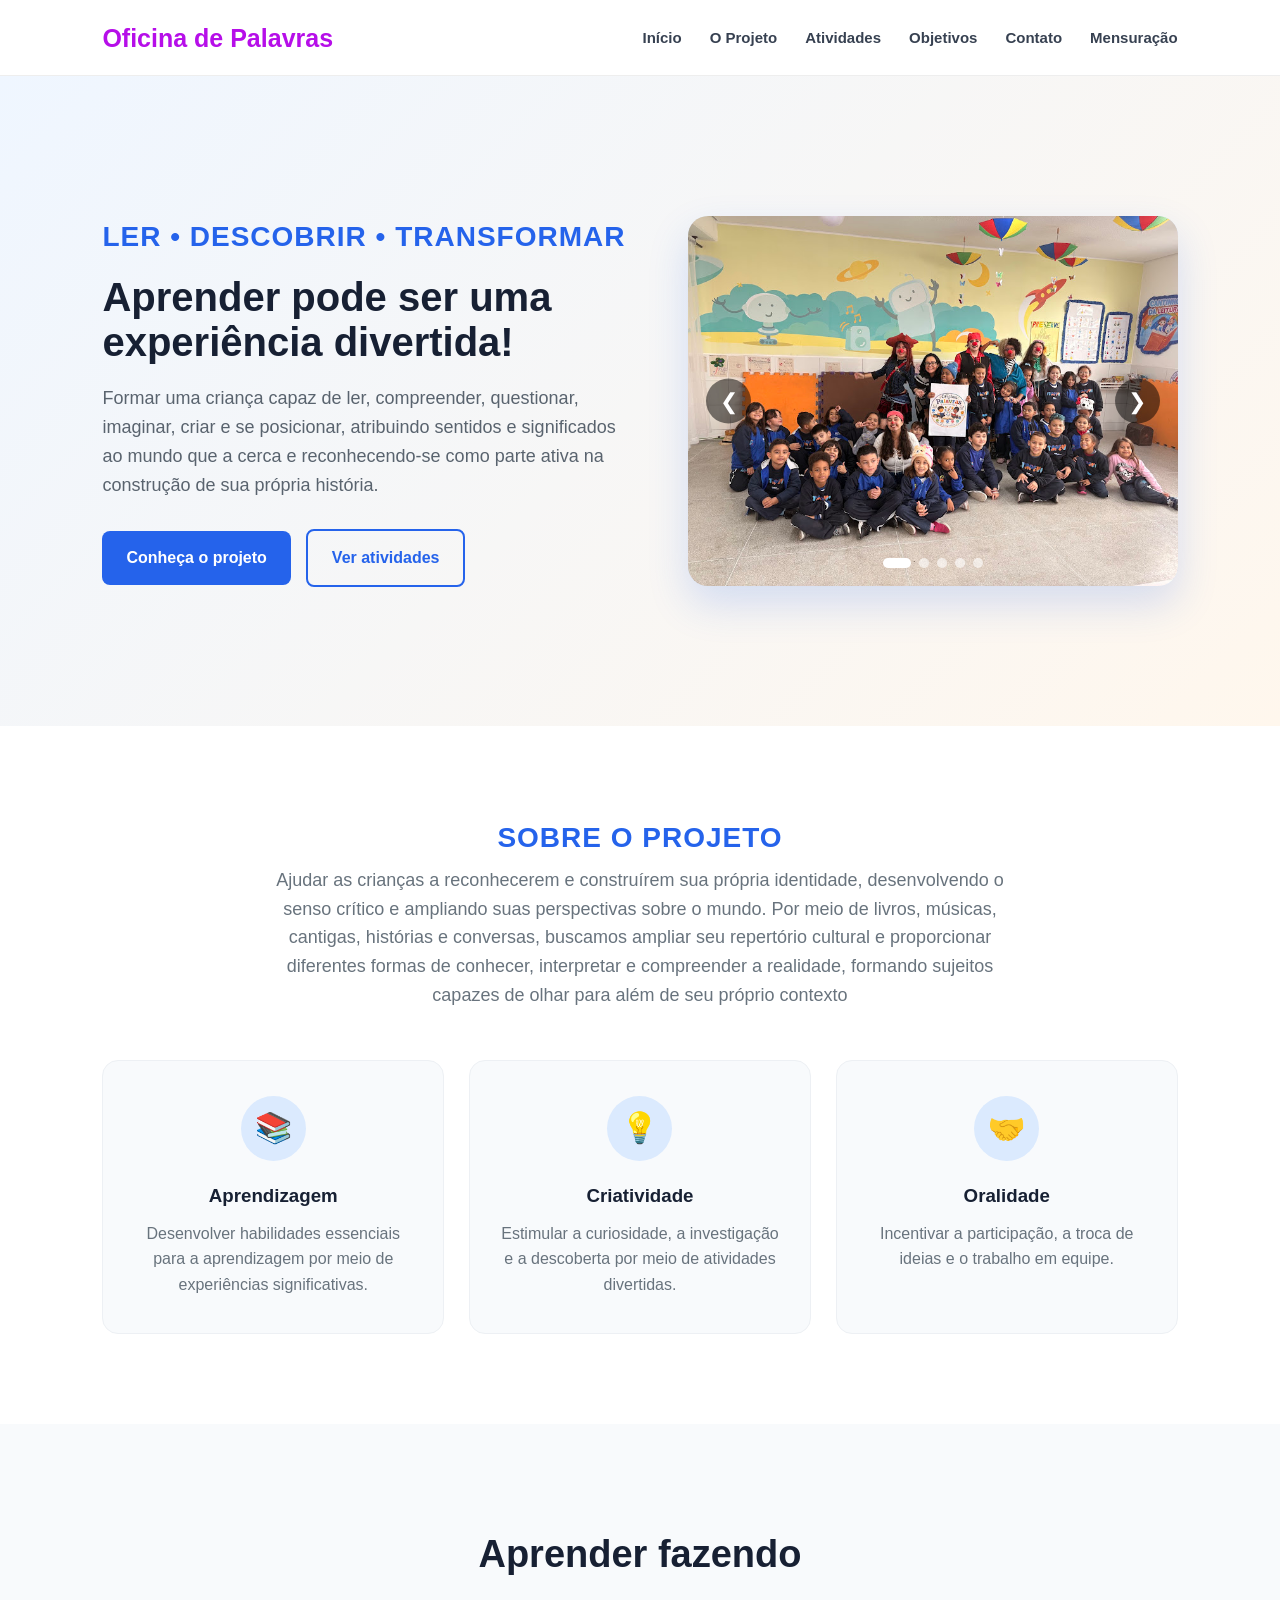
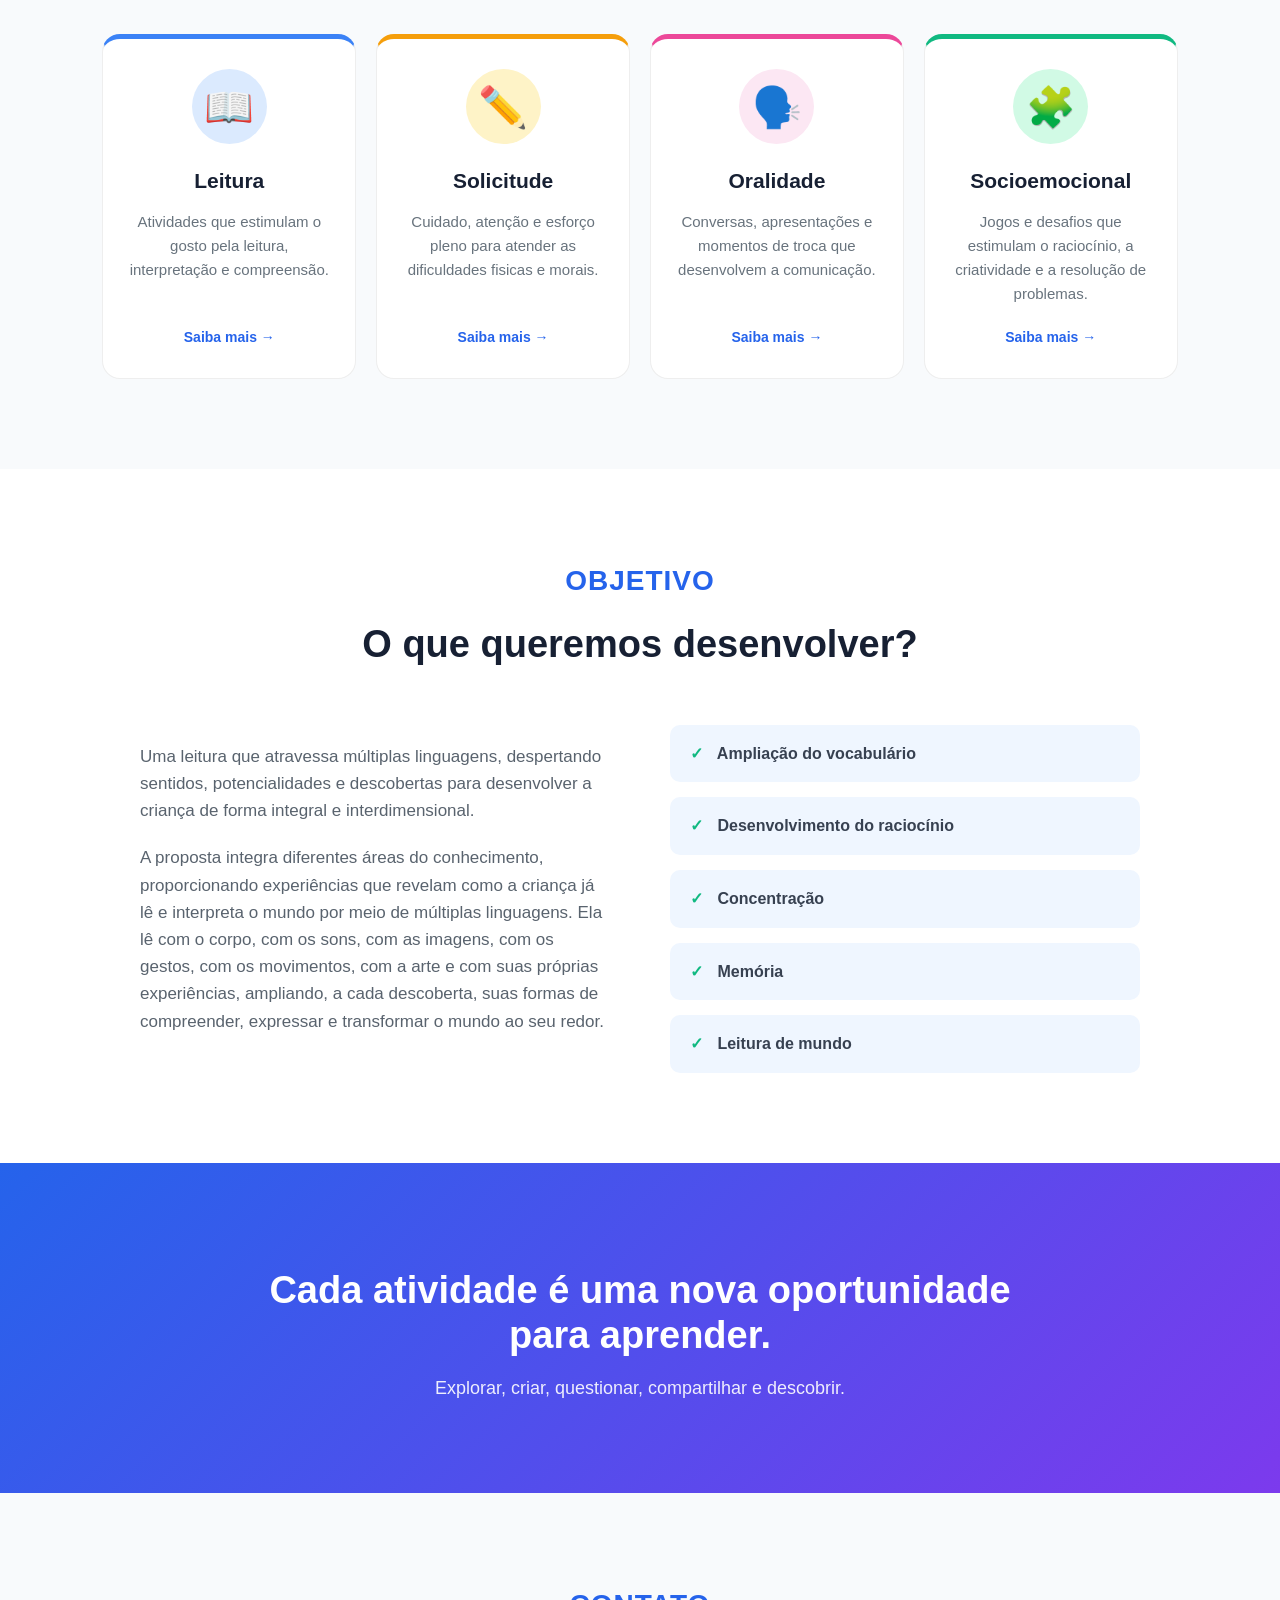
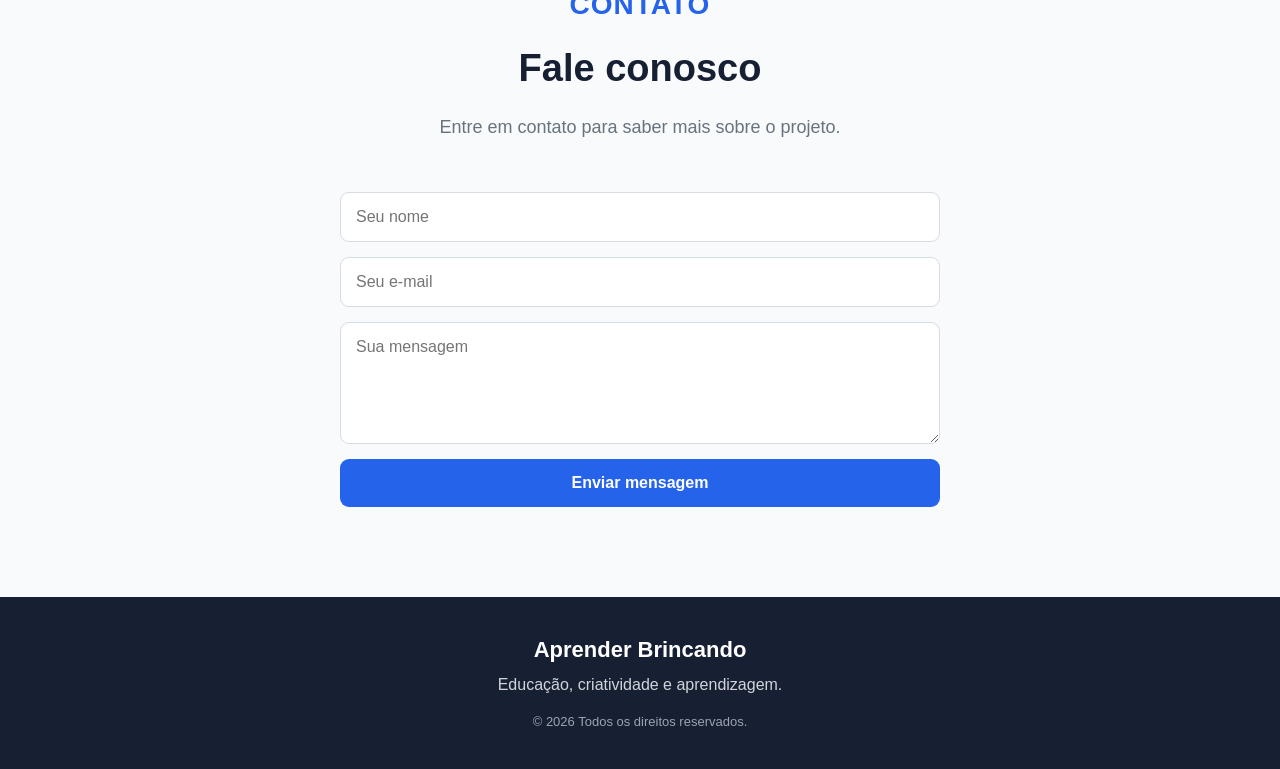
==== index.html @ f82bef9f "Add files via upload" ====
<!DOCTYPE html>
<html lang="pt-BR">
<head>
    <meta charset="UTF-8">
    <meta name="viewport" content="width=device-width, initial-scale=1.0">
    <title>Roda de leitura</title>
    <link rel="stylesheet" href="style.css">
</head>

<body>

<header class="header">

    <div class="logo">
             Oficina de Palavras
    </div>

<nav class="nav">
    <a href="site.html#inicio">Início</a>
    <a href="site.html#projeto">O Projeto</a>
    <a href="site.html#atividades">Atividades</a>
    <a href="site.html#objetivos">Objetivos</a>
    <a href="site.html#contato">Contato</a>
    <a href="mensuracao.html" target="_blank">Mensuração</a>
     
</nav>


</header>

<main>

<section class="hero" id="inicio">

    <div class="hero-text">

        <span class="tag">
            LER • DESCOBRIR • TRANSFORMAR
        </span>

        <h1>
            Aprender pode ser uma experiência divertida!
        </h1>

        <p>
            Formar uma criança capaz de ler, compreender, questionar, imaginar, criar e se posicionar, atribuindo 
            sentidos e significados ao mundo que a cerca e reconhecendo-se como parte ativa na construção de sua própria
             história.
        </p>

        <div class="hero-buttons">

            <a href="#projeto" class="btn">
                Conheça o projeto
            </a>

            <a href="#atividades" class="btn btn-outline">
                Ver atividades
            </a>

        </div>

    </div>

    <div class="carousel">

        <div class="slide active">
            <img src="fotos/imagem 1.jpg" alt="Crianças participando de uma atividade">
        </div>

        <div class="slide">
            <img src="fotos/imagem 2.jpg" alt="Crianças realizando atividade">
        </div>

        <div class="slide">
            <img src="fotos/imagem 3.jpg" alt="Crianças aprendendo">
        </div>

        <div class="slide">
            <img src="fotos/imagem 4.jpg" alt="Atividade educativa">
        </div>

        <div class="slide">
            <img src="fotos/imagem 5.jpg" alt="Crianças em atividade">
        </div>

        <button class="carousel-button prev" onclick="mudarSlide(-1)">
            &#10094;
        </button>

        <button class="carousel-button next" onclick="mudarSlide(1)">
            &#10095;
        </button>

        <div class="indicators">

            <span class="indicator active" onclick="irParaSlide(0)"></span>
            <span class="indicator" onclick="irParaSlide(1)"></span>
            <span class="indicator" onclick="irParaSlide(2)"></span>
            <span class="indicator" onclick="irParaSlide(3)"></span>
            <span class="indicator" onclick="irParaSlide(4)"></span>

        </div>

    </div>

</section>

<section class="section project" id="projeto">

    <div class="section-title">

        <span class="small-title">
            SOBRE O PROJETO
        </span>

        <p>
        Ajudar as crianças a reconhecerem e construírem sua própria identidade, desenvolvendo o senso crítico e 
        ampliando suas perspectivas sobre o mundo. Por meio de livros, músicas, cantigas, histórias e conversas, 
        buscamos ampliar seu repertório cultural e proporcionar diferentes formas de conhecer, interpretar e compreender 
        a realidade, formando sujeitos capazes de olhar para além de seu próprio contexto
        </p>

    </div>

    <div class="project-content">

        <div class="info-box">
            <div class="icon">📚</div>

            <h3>
                Aprendizagem
            </h3>

            <p>
                Desenvolver habilidades essenciais para a aprendizagem
                por meio de experiências significativas.
            </p>
        </div>

        <div class="info-box">
            <div class="icon">💡</div>

            <h3>
                Criatividade
            </h3>

            <p>
                Estimular a curiosidade, a investigação e a descoberta
                por meio de atividades divertidas.
            </p>
        </div>

        <div class="info-box">
            <div class="icon">🤝</div>

            <h3>
                Oralidade
            </h3>

            <p>
                Incentivar a participação, a troca de ideias e
                o trabalho em equipe.
            </p>
        </div>

    </div>

</section>

<section class="section activities" id="atividades">

    <div class="section-title">

       

        <h2>
            Aprender fazendo
        </h2>


    </div>

    <div class="cards">

        <a href="leitura.html" class="card blue">

            <div class="card-icon">📖</div>

            <h3>
                Leitura
            </h3>

            <p>
                Atividades que estimulam o gosto pela leitura,
                interpretação e compreensão.
            </p>

            <span class="card-link">
                Saiba mais →
            </span>

        </a>

        <a href="escrita.html" class="card yellow">

            <div class="card-icon">✏️</div>

            <h3>
                Solicitude
            </h3>

            <p>
               Cuidado, atenção e esforço pleno para atender as dificuldades
               fisicas e morais.
            </p>

            <span class="card-link">
                Saiba mais →
            </span>

        </a>

        <a href="oralidade.html" class="card pink">

            <div class="card-icon">🗣️</div>

            <h3>
                Oralidade
            </h3>

            <p>
                Conversas, apresentações e momentos de troca
                que desenvolvem a comunicação.
            </p>

            <span class="card-link">
                Saiba mais →
            </span>

        </a>

        <a href="pensamento-logico.html" class="card green">

            <div class="card-icon">🧩</div>

            <h3>
                Socioemocional
            </h3>

            <p>
                Jogos e desafios que estimulam o raciocínio,
                a criatividade e a resolução de problemas.
            </p>

            <span class="card-link">
                Saiba mais →
            </span>

        </a>

    </div>

</section>

<section class="section objectives" id="objetivos">

    <div class="section-title">

        <span class="small-title">
            OBJETIVO
        </span>

        <h2>
            O que queremos desenvolver?
        </h2>

    </div>

    <div class="objective-content">

        <div class="objective-text">

            <p>
                Uma leitura que atravessa múltiplas linguagens, despertando sentidos, 
                potencialidades e descobertas para desenvolver a criança de forma integral e interdimensional.
            </p>

            <p>
                A proposta integra diferentes áreas do conhecimento, proporcionando experiências que revelam como
                 a criança já lê e interpreta o mundo por meio de múltiplas linguagens. Ela lê com o corpo, com os sons, 
                com as imagens, com os gestos, com os movimentos, com a arte e com suas próprias experiências, 
                ampliando, a cada descoberta, suas formas de compreender, expressar e transformar o mundo ao seu redor.
            </p>

        </div>

        <div class="objective-list">

            <div>
                <span>✓</span>
                Ampliação do vocabulário
            </div>

            <div>
                <span>✓</span>
                Desenvolvimento do raciocínio
            </div>

            <div>
                <span>✓</span>
                Concentração
            </div>

            <div>
                <span>✓</span>
                Memória
            </div>

            <div>
                <span>✓</span>
                Leitura de mundo
            </div>

        </div>

    </div>

</section>

<section class="highlight">

    <div>

        <h2>
            Cada atividade é uma nova oportunidade para aprender.
        </h2>

        <p>
            Explorar, criar, questionar, compartilhar e descobrir.
        </p>

    </div>

</section>

<section class="section contact" id="contato">

    <div class="section-title">

        <span class="small-title">
            CONTATO
        </span>

        <h2>
            Fale conosco
        </h2>

        <p>
            Entre em contato para saber mais sobre o projeto.
        </p>

    </div>

    <form>

        <input type="text" placeholder="Seu nome" required>

        <input type="email" placeholder="Seu e-mail" required>

        <textarea rows="5" placeholder="Sua mensagem" required></textarea>

        <button type="submit">
            Enviar mensagem
        </button>

    </form>

</section>

</main>

<footer class="footer">

    <div class="footer-logo">
        Aprender Brincando
    </div>

    <p>
        Educação, criatividade e aprendizagem.
    </p>

    <span>
        © 2026 Todos os direitos reservados.
    </span>

</footer>

<script src="script.js"></script>

</body>
</html>
---- style.css ----
* {
    margin: 0;
    padding: 0;
    box-sizing: border-box;
}

html {
    scroll-behavior: smooth;
}

h1 {
    font-size: 40px !important;
}

.tag {
    white-space: nowrap;
    
}

body {
    font-family: Arial, Helvetica, sans-serif;
    color: #263238;
    background: #ffffff;
    line-height: 1.6;
}

.header {
    width: 100%;
    min-height: 76px;
    padding: 0 8%;
    display: flex;
    align-items: center;
    justify-content: space-between;
    background: #ffffff;
    position: sticky;
    top: 0;
    z-index: 1000;
    border-bottom: 1px solid #eeeeee;
}

.logo {
    font-size: 25px;
    font-weight: 800;
    color: #b60ee9;
}

.nav {
    display: flex;
    align-items: center;
    gap: 28px;
}

.nav a {
    color: #374151;
    text-decoration: none;
    font-size: 15px;
    font-weight: 600;
    transition: 0.3s;
}

.nav a:hover {
    color: #e310f7;
}

.hero {
    min-height: 650px;
    padding: 70px 8%;
    display: flex;
    align-items: center;
    justify-content: space-between;
    gap: 70px;
    background: linear-gradient(135deg, #eff6ff, #fff7ed);
}

.hero-text {
    width: 48%;
    max-width: 570px;
}

.tag,
.small-title {
    color: #2563eb;
    font-size: 28px;
    font-weight: 800;
    letter-spacing: 1px;
    
    
}

.section-title p {
    margin-top: 5px;
    font-size: 18px !important;
    line-height: 1.6;
}

.hero-text h1 {
    margin: 15px 0 20px;
    color: #172033;
    font-size: 50px;
    line-height: 1.12;
}

.hero-text p {
    margin-bottom: 30px;
    color: #59636e;
    font-size: 18px;
}

.hero-buttons {
    display: flex;
    align-items: center;
    gap: 15px;
}

.btn {
    display: inline-block;
    padding: 14px 24px;
    border-radius: 8px;
    background: #2563eb;
    color: #ffffff;
    text-decoration: none;
    font-weight: 700;
    transition: 0.3s;
}

.btn:hover {
    background: #1d4ed8;
    transform: translateY(-2px);
}

.btn-outline {
    background: transparent;
    color: #2563eb;
    border: 2px solid #2563eb;
}

.btn-outline:hover {
    background: #2563eb;
    color: #ffffff;
}

.carousel {
    position: relative;
    width: 52%;
    max-width: 600px;
    height: 370px;
    overflow: hidden;
    border-radius: 20px;
    background: #dbeafe;
    box-shadow: 0 18px 40px rgba(37, 99, 235, 0.18);
}

.slide {
    position: absolute;
    inset: 0;
    width: 100%;
    height: 100%;
    opacity: 0;
    visibility: hidden;
    pointer-events: none;
    transition: opacity 0.5s ease;
}

.slide.active {
    opacity: 1;
    visibility: visible;
    pointer-events: auto;
    z-index: 2;
}

.slide img {
    width: 100%;
    height: 100%;
    display: block;
    object-fit: cover;
}

.carousel-button,
.inner-button {
    position: absolute;
    top: 50%;
    z-index: 10;
    display: flex;
    align-items: center;
    justify-content: center;
    width: 45px;
    height: 45px;
    padding: 0;
    border: none;
    border-radius: 50%;
    transform: translateY(-50%);
    background: rgba(0, 0, 0, 0.5);
    color: #ffffff;
    font-size: 22px;
    line-height: 1;
    cursor: pointer;
    transition: 0.3s;
}

.carousel-button:hover,
.inner-button:hover {
    background: rgba(0, 0, 0, 0.8);
    transform: translateY(-50%) scale(1.08);
}

.carousel-button.prev,
.inner-button.prev {
    left: 18px;
}

.carousel-button.next,
.inner-button.next {
    right: 18px;
}

.indicators {
    position: absolute;
    left: 50%;
    bottom: 18px;
    display: flex;
    gap: 8px;
    transform: translateX(-50%);
    z-index: 10;
}

.indicator {
    width: 10px;
    height: 10px;
    border-radius: 50%;
    background: rgba(255, 255, 255, 0.6);
    cursor: pointer;
    transition: 0.3s;
}

.indicator.active {
    width: 28px;
    border-radius: 10px;
    background: #ffffff;
}

.section {
    padding: 90px 8%;
}

.section-title {
    max-width: 750px;
    margin: 0 auto 50px;
    text-align: center;
}

.section-title h2 {
    margin: 10px 0 15px;
    color: #172033;
    font-size: 38px;
}

.section-title p {
    color: #68737d;
}

.project {
    background: #ffffff;
}

.project-content {
    max-width: 1100px;
    margin: auto;
    display: grid;
    grid-template-columns: repeat(3, 1fr);
    gap: 25px;
}

.info-box {
    padding: 35px 28px;
    text-align: center;
    border-radius: 16px;
    background: #f8fafc;
    border: 1px solid #edf0f4;
    transition: 0.3s;
}

.info-box:hover {
    transform: translateY(-6px);
    box-shadow: 0 12px 30px rgba(0, 0, 0, 0.08);
}

.icon {
    width: 65px;
    height: 65px;
    margin: 0 auto 20px;
    display: flex;
    align-items: center;
    justify-content: center;
    border-radius: 50%;
    background: #dbeafe;
    font-size: 30px;
}

.info-box h3 {
    margin-bottom: 10px;
    color: #172033;
}

.info-box p {
    color: #68737d;
}

.activities {
    background: #f8fafc;
}

.cards {
    max-width: 1100px;
    margin: auto;
    display: grid;
    grid-template-columns: repeat(4, 1fr);
    gap: 20px;
}

.card {
    display: flex;
    flex-direction: column;
    align-items: center;
    min-height: 330px;
    padding: 30px 22px;
    border-radius: 18px;
    background: #ffffff;
    text-align: center;
    text-decoration: none;
    color: inherit;
    border: 1px solid #eeeeee;
    transition: 0.3s ease;
    cursor: pointer;
}

.card:hover {
    transform: translateY(-8px);
    box-shadow: 0 15px 35px rgba(0, 0, 0, 0.1);
}

.card-icon {
    width: 75px;
    height: 75px;
    margin-bottom: 20px;
    display: flex;
    align-items: center;
    justify-content: center;
    border-radius: 50%;
    font-size: 40px;
}

.card h3 {
    margin-bottom: 12px;
    color: #172033;
    font-size: 21px;
}

.card p {
    color: #68737d;
    font-size: 15px;
}

.card-link {
    margin-top: auto;
    padding-top: 20px;
    color: #2563eb;
    font-size: 14px;
    font-weight: 700;
}

.blue {
    border-top: 5px solid #3b82f6;
}

.blue .card-icon {
    background: #dbeafe;
}

.yellow {
    border-top: 5px solid #f59e0b;
}

.yellow .card-icon {
    background: #fef3c7;
}

.pink {
    border-top: 5px solid #ec4899;
}

.pink .card-icon {
    background: #fce7f3;
}

.green {
    border-top: 5px solid #10b981;
}

.green .card-icon {
    background: #d1fae5;
}

.objectives {
    background: #ffffff;
}

.objective-content {
    max-width: 1000px;
    margin: auto;
    display: grid;
    grid-template-columns: 1fr 1fr;
    gap: 60px;
    align-items: center;
}

.objective-text p {
    margin-bottom: 20px;
    color: #59636e;
    font-size: 17px;
}

.objective-list {
    display: flex;
    flex-direction: column;
    gap: 15px;
}

.objective-list div {
    padding: 16px 20px;
    border-radius: 10px;
    background: #eff6ff;
    color: #374151;
    font-weight: 600;
}

.objective-list span {
    margin-right: 10px;
    color: #10b981;
    font-weight: 900;
}

.highlight {
    padding: 90px 8%;
    text-align: center;
    color: #ffffff;
    background: linear-gradient(135deg, #2563eb, #7c3aed);
}

.highlight div {
    max-width: 800px;
    margin: auto;
}

.highlight span {
    font-size: 13px;
    font-weight: 800;
    letter-spacing: 2px;
}

.highlight h2 {
    margin: 15px 0;
    font-size: 38px;
    line-height: 1.2;
}

.highlight p {
    font-size: 18px;
    opacity: 0.9;
}

.contact {
    background: #f8fafc;
}

form {
    width: 100%;
    max-width: 600px;
    margin: auto;
    display: flex;
    flex-direction: column;
    gap: 15px;
}

input,
textarea {
    width: 100%;
    padding: 15px;
    border: 1px solid #d7dce2;
    border-radius: 9px;
    background: #ffffff;
    outline: none;
    font-family: inherit;
    font-size: 16px;
}

input:focus,
textarea:focus {
    border-color: #2563eb;
}

textarea {
    resize: vertical;
}

form button {
    padding: 15px;
    border: none;
    border-radius: 9px;
    background: #2563eb;
    color: #ffffff;
    font-size: 16px;
    font-weight: 700;
    cursor: pointer;
}

form button:hover {
    background: #1d4ed8;
}

.page-intro {
    padding: 90px 8% 50px;
    text-align: center;
    background: linear-gradient(135deg, #eff6ff, #fff7ed);
}

.page-intro h1 {
    max-width: 850px;
    margin: 12px auto 18px;
    color: #172033;
    font-size: 46px;
    line-height: 1.15;
}

.page-intro p {
    max-width: 700px;
    margin: auto;
    color: #68737d;
    font-size: 18px;
}

.page-carousel {
    width: 100%;
    padding: 60px 8%;
    background: #ffffff;
}

.inner-carousel {
    position: relative;
    width: 100%;
    max-width: 900px;
    height: 430px;
    margin: 0 auto;
    overflow: hidden;
    border-radius: 20px;
    background: #dbeafe;
    box-shadow: 0 18px 40px rgba(37, 99, 235, 0.15);
}

.inner-slide {
    position: absolute;
    inset: 0;
    width: 100%;
    height: 100%;
    opacity: 0;
    visibility: hidden;
    pointer-events: none;
    transition: opacity 0.5s ease;
}

.inner-slide.active {
    opacity: 1;
    visibility: visible;
    pointer-events: auto;
    z-index: 2;
}

.inner-slide img {
    display: block;
    width: 100%;
    height: 100%;
    object-fit: cover;
}

.text-blocks {
    max-width: 1000px;
    margin: auto;
    padding: 30px 8% 80px;
    display: grid;
    grid-template-columns: 1fr 1fr;
    gap: 25px;
}

.text-block {
    padding: 30px;
    border-radius: 16px;
    background: #f8fafc;
    border: 1px solid #edf0f4;
}

.text-block h2 {
    margin-bottom: 12px;
    color: #172033;
    font-size: 24px;
}

.text-block p {
    color: #68737d;
    font-size: 16px;
}

.page-back {
    padding: 0 8% 80px;
    text-align: center;
}

.footer {
    padding: 35px 8%;
    text-align: center;
    background: #172033;
    color: #ffffff;
}

.footer-logo {
    margin-bottom: 5px;
    font-size: 22px;
    font-weight: 800;
}

.footer p {
    margin-bottom: 10px;
    color: #d1d5db;
}

.footer span {
    color: #9ca3af;
    font-size: 13px;
}

@media (max-width: 1000px) {

    .hero {
        flex-direction: column;
        text-align: center;
    }

    .hero-text {
        width: 100%;
        max-width: 700px;
    }

    .hero-buttons {
        justify-content: center;
    }

    .carousel {
        width: 100%;
        max-width: 650px;
    }

    .cards {
        grid-template-columns: repeat(2, 1fr);
    }

    .project-content {
        grid-template-columns: 1fr;
        max-width: 600px;
    }

    .objective-content {
        grid-template-columns: 1fr;
    }

    .inner-carousel {
        height: 380px;
    }
}

@media (max-width: 650px) {

    .header {
        padding: 20px 5%;
        flex-direction: column;
        gap: 15px;
    }

    .nav {
        gap: 15px;
        flex-wrap: wrap;
        justify-content: center;
    }

    .hero {
        padding: 50px 5%;
    }

    .hero-text h1 {
        font-size: 36px;
    }

    .hero-buttons {
        flex-direction: column;
    }

    .btn {
        width: 100%;
        max-width: 280px;
    }

    .carousel {
        height: 260px;
    }

    .section {
        padding: 65px 5%;
    }

    .section-title h2 {
        font-size: 30px;
    }

    .cards {
        grid-template-columns: 1fr;
    }

    .card {
        min-height: 300px;
    }

    .highlight h2 {
        font-size: 30px;
    }

    .page-intro {
        padding: 65px 5% 40px;
    }

    .page-intro h1 {
        font-size: 34px;
    }

    .page-intro p {
        font-size: 16px;
    }

    .page-carousel {
        padding: 40px 5%;
    }

    .inner-carousel {
        height: 260px;
    }

    .text-blocks {
        grid-template-columns: 1fr;
        padding: 20px 5% 60px;
    }

    .page-back {
        padding: 0 5% 60px;
    }
}
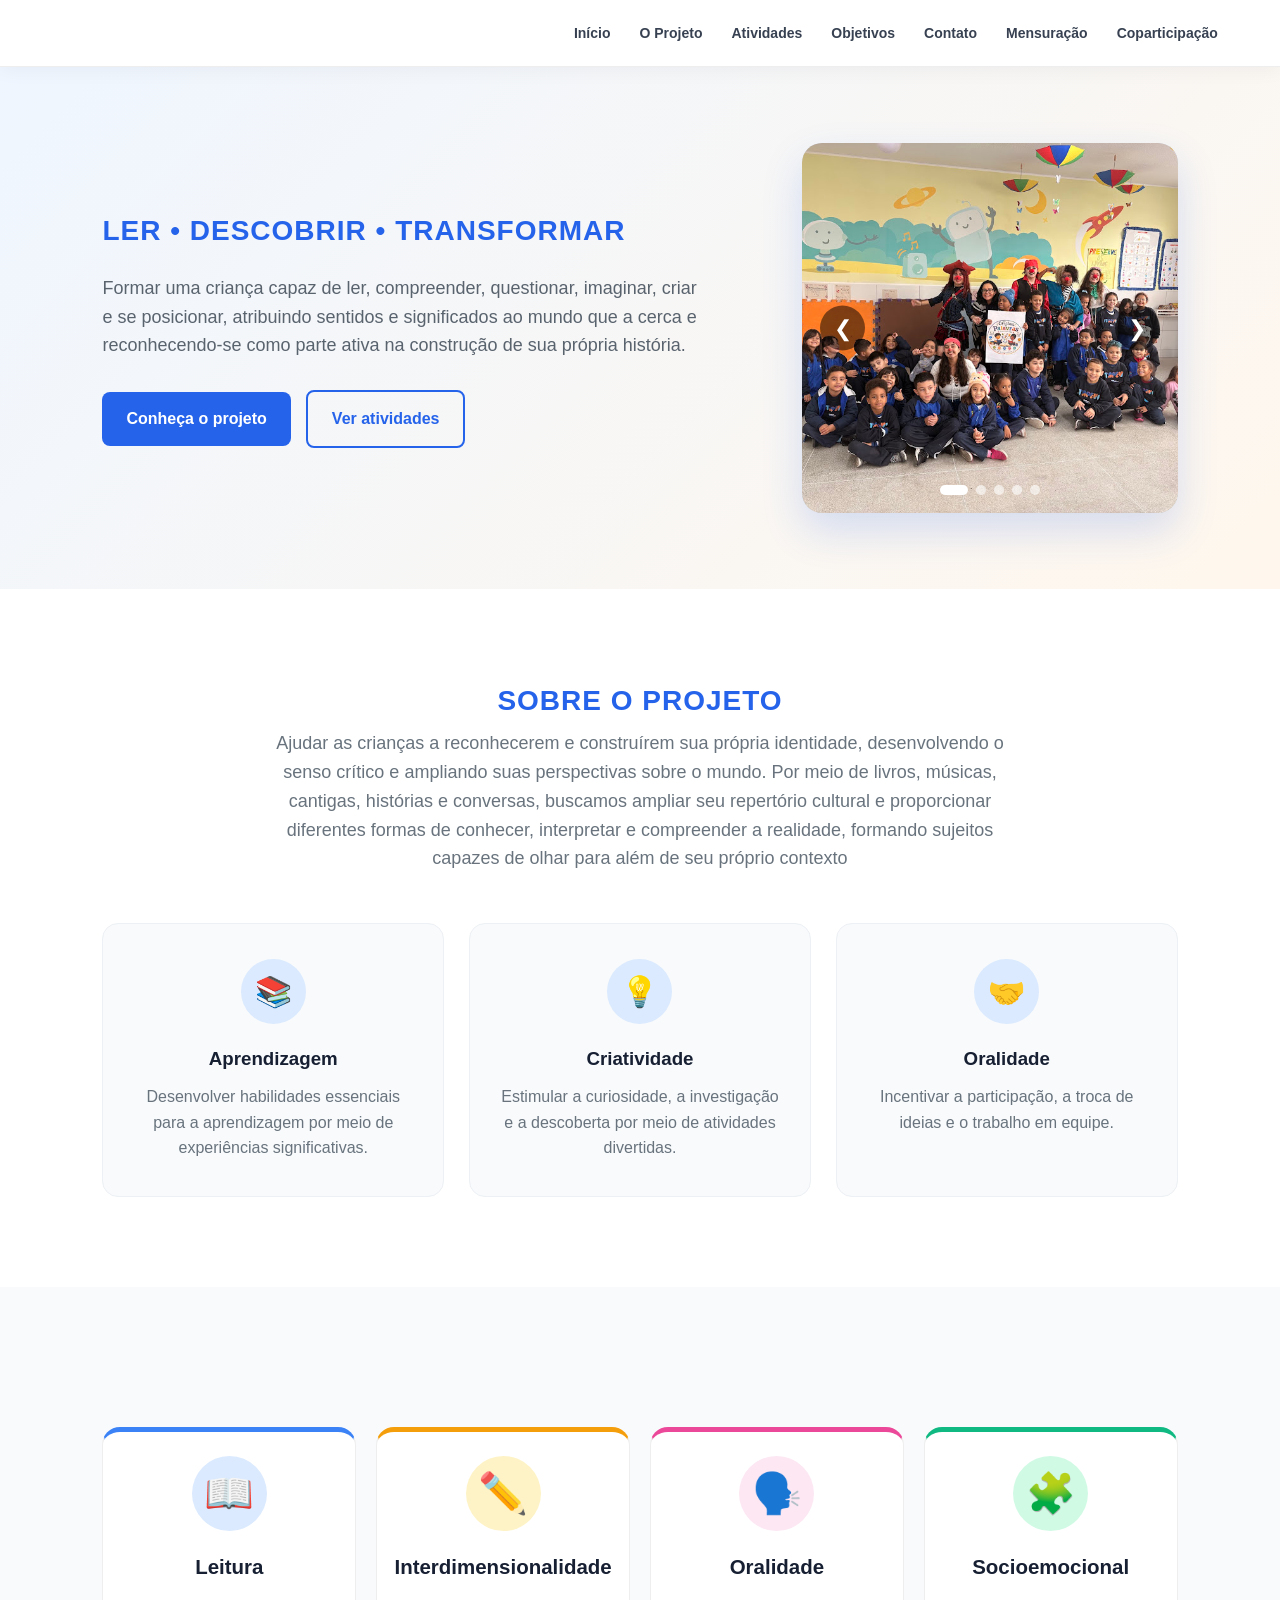
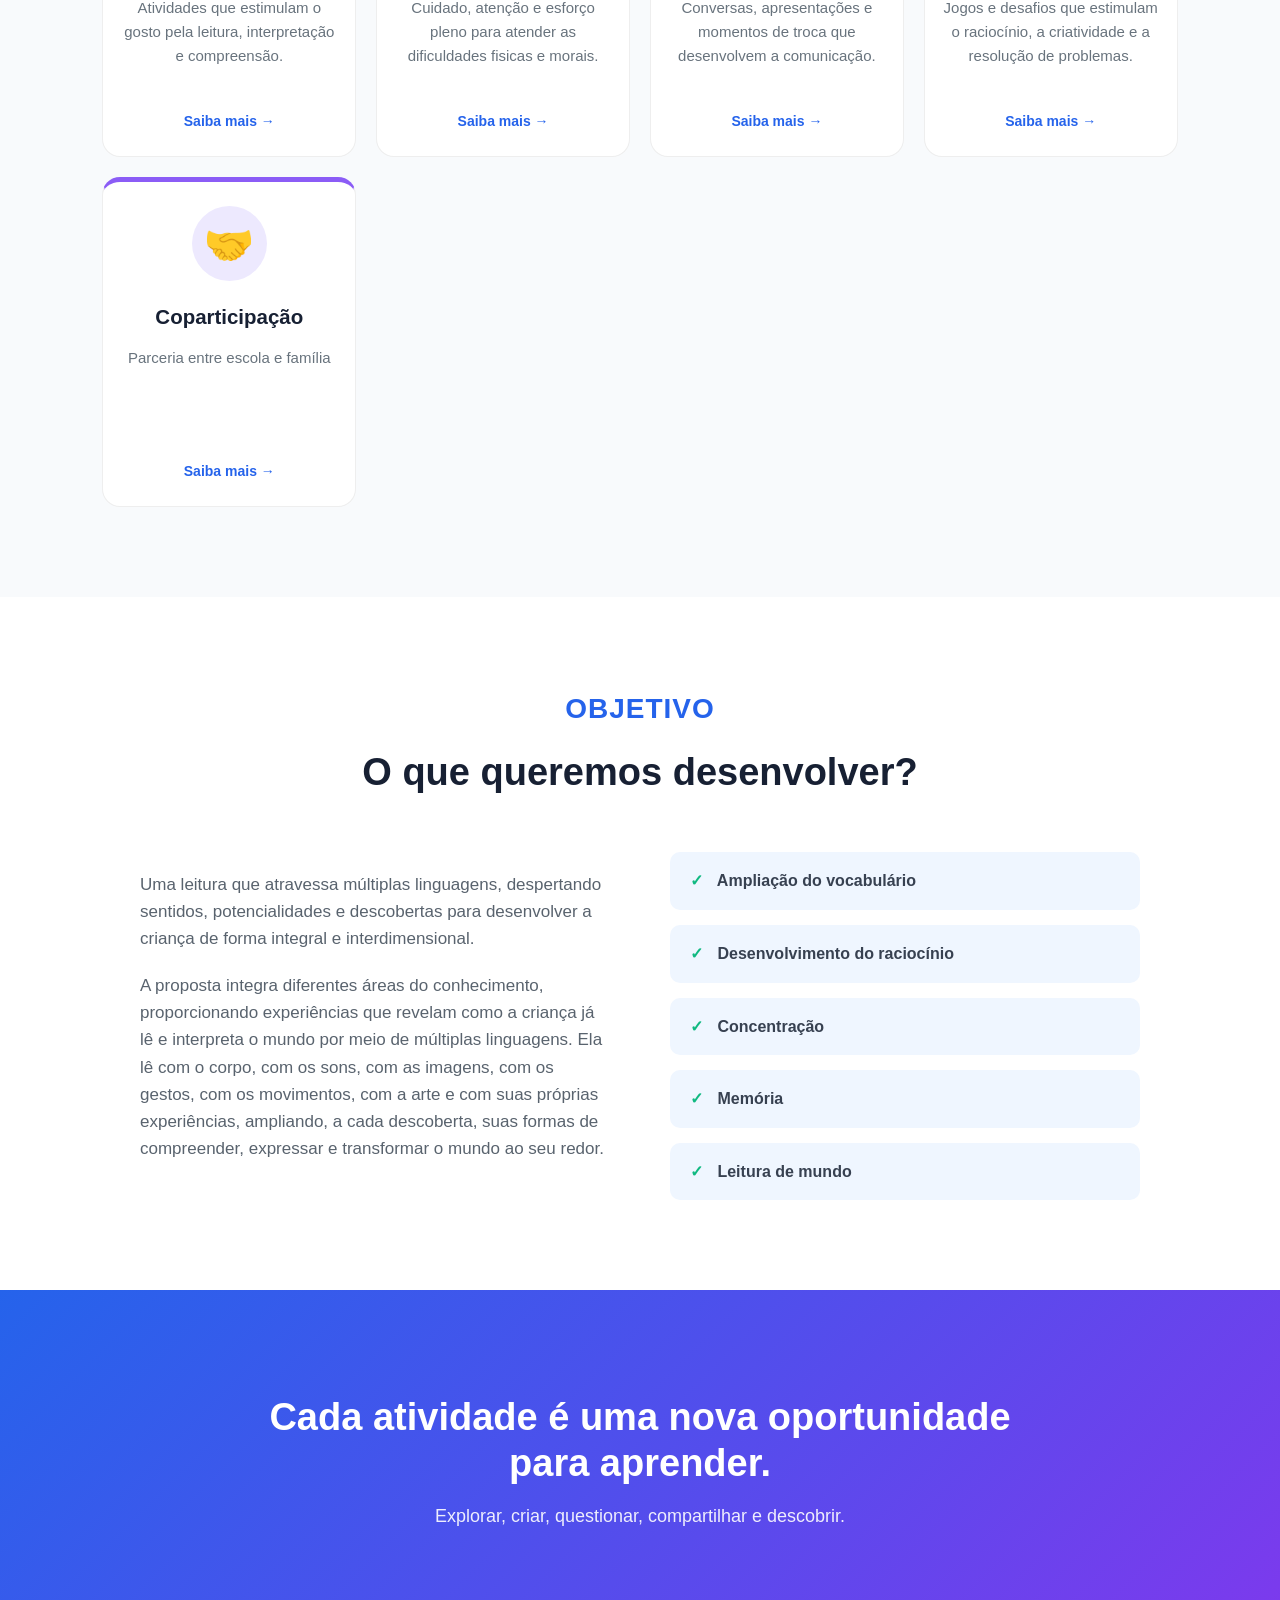
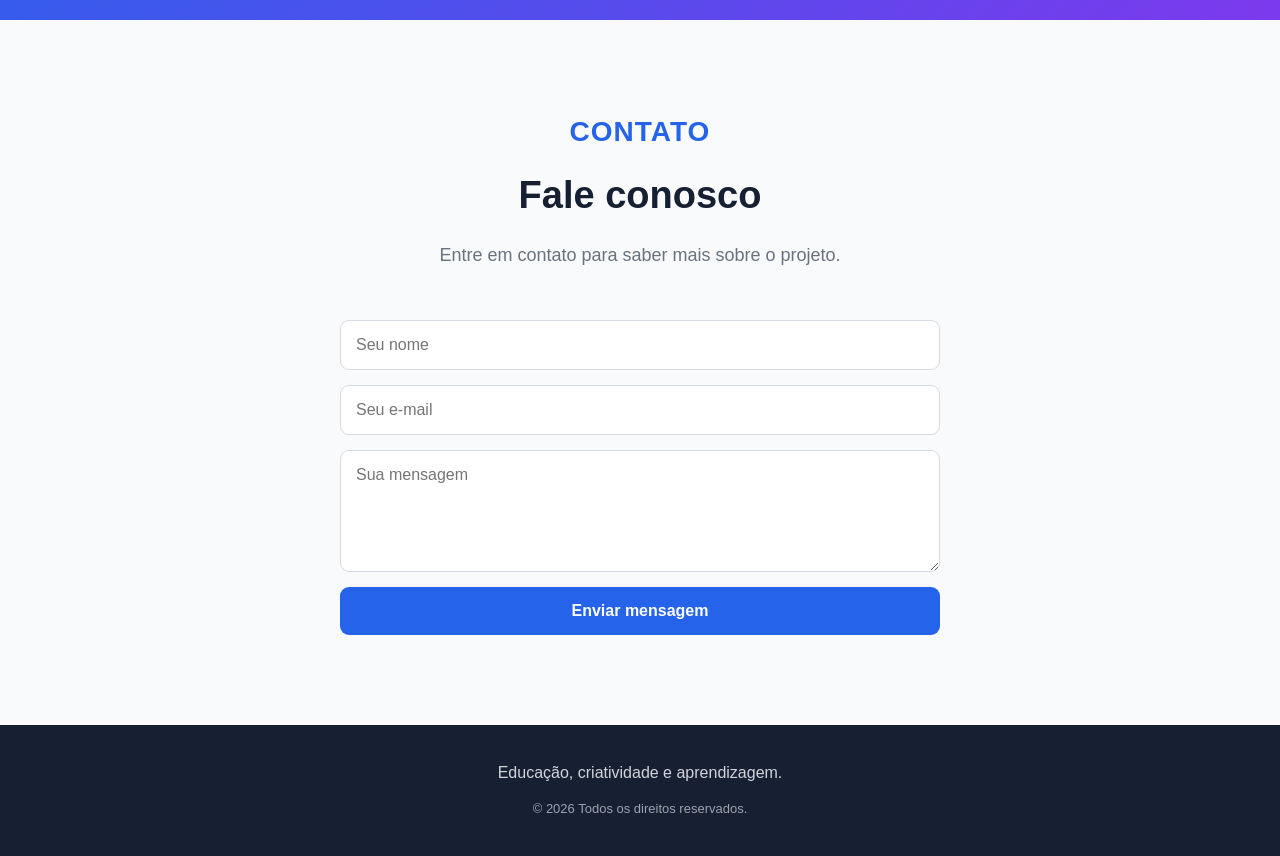
==== commit 44eb63a2: "Add files via upload" ====
--- a/index.html
+++ b/index.html
@@ -1,402 +1,400 @@
-<!DOCTYPE html>
-<html lang="pt-BR">
-<head>
-    <meta charset="UTF-8">
-    <meta name="viewport" content="width=device-width, initial-scale=1.0">
-    <title>Roda de leitura</title>
-    <link rel="stylesheet" href="style.css">
-</head>
-
-<body>
-
-<header class="header">
-
-    <div class="logo">
-             Oficina de Palavras
-    </div>
-
-<nav class="nav">
-    <a href="site.html#inicio">Início</a>
-    <a href="site.html#projeto">O Projeto</a>
-    <a href="site.html#atividades">Atividades</a>
-    <a href="site.html#objetivos">Objetivos</a>
-    <a href="site.html#contato">Contato</a>
-    <a href="mensuracao.html" target="_blank">Mensuração</a>
-     
-</nav>
-
-
-</header>
-
-<main>
-
-<section class="hero" id="inicio">
-
-    <div class="hero-text">
-
-        <span class="tag">
-            LER • DESCOBRIR • TRANSFORMAR
-        </span>
-
-        <h1>
-            Aprender pode ser uma experiência divertida!
-        </h1>
-
-        <p>
-            Formar uma criança capaz de ler, compreender, questionar, imaginar, criar e se posicionar, atribuindo 
-            sentidos e significados ao mundo que a cerca e reconhecendo-se como parte ativa na construção de sua própria
-             história.
-        </p>
-
-        <div class="hero-buttons">
-
-            <a href="#projeto" class="btn">
-                Conheça o projeto
-            </a>
-
-            <a href="#atividades" class="btn btn-outline">
-                Ver atividades
-            </a>
-
-        </div>
-
-    </div>
-
-    <div class="carousel">
-
-        <div class="slide active">
-            <img src="fotos/imagem 1.jpg" alt="Crianças participando de uma atividade">
-        </div>
-
-        <div class="slide">
-            <img src="fotos/imagem 2.jpg" alt="Crianças realizando atividade">
-        </div>
-
-        <div class="slide">
-            <img src="fotos/imagem 3.jpg" alt="Crianças aprendendo">
-        </div>
-
-        <div class="slide">
-            <img src="fotos/imagem 4.jpg" alt="Atividade educativa">
-        </div>
-
-        <div class="slide">
-            <img src="fotos/imagem 5.jpg" alt="Crianças em atividade">
-        </div>
-
-        <button class="carousel-button prev" onclick="mudarSlide(-1)">
-            &#10094;
-        </button>
-
-        <button class="carousel-button next" onclick="mudarSlide(1)">
-            &#10095;
-        </button>
-
-        <div class="indicators">
-
-            <span class="indicator active" onclick="irParaSlide(0)"></span>
-            <span class="indicator" onclick="irParaSlide(1)"></span>
-            <span class="indicator" onclick="irParaSlide(2)"></span>
-            <span class="indicator" onclick="irParaSlide(3)"></span>
-            <span class="indicator" onclick="irParaSlide(4)"></span>
-
-        </div>
-
-    </div>
-
-</section>
-
-<section class="section project" id="projeto">
-
-    <div class="section-title">
-
-        <span class="small-title">
-            SOBRE O PROJETO
-        </span>
-
-        <p>
-        Ajudar as crianças a reconhecerem e construírem sua própria identidade, desenvolvendo o senso crítico e 
-        ampliando suas perspectivas sobre o mundo. Por meio de livros, músicas, cantigas, histórias e conversas, 
-        buscamos ampliar seu repertório cultural e proporcionar diferentes formas de conhecer, interpretar e compreender 
-        a realidade, formando sujeitos capazes de olhar para além de seu próprio contexto
-        </p>
-
-    </div>
-
-    <div class="project-content">
-
-        <div class="info-box">
-            <div class="icon">📚</div>
-
-            <h3>
-                Aprendizagem
-            </h3>
-
-            <p>
-                Desenvolver habilidades essenciais para a aprendizagem
-                por meio de experiências significativas.
-            </p>
-        </div>
-
-        <div class="info-box">
-            <div class="icon">💡</div>
-
-            <h3>
-                Criatividade
-            </h3>
-
-            <p>
-                Estimular a curiosidade, a investigação e a descoberta
-                por meio de atividades divertidas.
-            </p>
-        </div>
-
-        <div class="info-box">
-            <div class="icon">🤝</div>
-
-            <h3>
-                Oralidade
-            </h3>
-
-            <p>
-                Incentivar a participação, a troca de ideias e
-                o trabalho em equipe.
-            </p>
-        </div>
-
-    </div>
-
-</section>
-
-<section class="section activities" id="atividades">
-
-    <div class="section-title">
-
-       
-
-        <h2>
-            Aprender fazendo
-        </h2>
-
-
-    </div>
-
-    <div class="cards">
-
-        <a href="leitura.html" class="card blue">
-
-            <div class="card-icon">📖</div>
-
-            <h3>
-                Leitura
-            </h3>
-
-            <p>
-                Atividades que estimulam o gosto pela leitura,
-                interpretação e compreensão.
-            </p>
-
-            <span class="card-link">
-                Saiba mais →
-            </span>
-
-        </a>
-
-        <a href="escrita.html" class="card yellow">
-
-            <div class="card-icon">✏️</div>
-
-            <h3>
-                Solicitude
-            </h3>
-
-            <p>
-               Cuidado, atenção e esforço pleno para atender as dificuldades
-               fisicas e morais.
-            </p>
-
-            <span class="card-link">
-                Saiba mais →
-            </span>
-
-        </a>
-
-        <a href="oralidade.html" class="card pink">
-
-            <div class="card-icon">🗣️</div>
-
-            <h3>
-                Oralidade
-            </h3>
-
-            <p>
-                Conversas, apresentações e momentos de troca
-                que desenvolvem a comunicação.
-            </p>
-
-            <span class="card-link">
-                Saiba mais →
-            </span>
-
-        </a>
-
-        <a href="pensamento-logico.html" class="card green">
-
-            <div class="card-icon">🧩</div>
-
-            <h3>
-                Socioemocional
-            </h3>
-
-            <p>
-                Jogos e desafios que estimulam o raciocínio,
-                a criatividade e a resolução de problemas.
-            </p>
-
-            <span class="card-link">
-                Saiba mais →
-            </span>
-
-        </a>
-
-    </div>
-
-</section>
-
-<section class="section objectives" id="objetivos">
-
-    <div class="section-title">
-
-        <span class="small-title">
-            OBJETIVO
-        </span>
-
-        <h2>
-            O que queremos desenvolver?
-        </h2>
-
-    </div>
-
-    <div class="objective-content">
-
-        <div class="objective-text">
-
-            <p>
-                Uma leitura que atravessa múltiplas linguagens, despertando sentidos, 
-                potencialidades e descobertas para desenvolver a criança de forma integral e interdimensional.
-            </p>
-
-            <p>
-                A proposta integra diferentes áreas do conhecimento, proporcionando experiências que revelam como
-                 a criança já lê e interpreta o mundo por meio de múltiplas linguagens. Ela lê com o corpo, com os sons, 
-                com as imagens, com os gestos, com os movimentos, com a arte e com suas próprias experiências, 
-                ampliando, a cada descoberta, suas formas de compreender, expressar e transformar o mundo ao seu redor.
-            </p>
-
-        </div>
-
-        <div class="objective-list">
-
-            <div>
-                <span>✓</span>
-                Ampliação do vocabulário
-            </div>
-
-            <div>
-                <span>✓</span>
-                Desenvolvimento do raciocínio
-            </div>
-
-            <div>
-                <span>✓</span>
-                Concentração
-            </div>
-
-            <div>
-                <span>✓</span>
-                Memória
-            </div>
-
-            <div>
-                <span>✓</span>
-                Leitura de mundo
-            </div>
-
-        </div>
-
-    </div>
-
-</section>
-
-<section class="highlight">
-
-    <div>
-
-        <h2>
-            Cada atividade é uma nova oportunidade para aprender.
-        </h2>
-
-        <p>
-            Explorar, criar, questionar, compartilhar e descobrir.
-        </p>
-
-    </div>
-
-</section>
-
-<section class="section contact" id="contato">
-
-    <div class="section-title">
-
-        <span class="small-title">
-            CONTATO
-        </span>
-
-        <h2>
-            Fale conosco
-        </h2>
-
-        <p>
-            Entre em contato para saber mais sobre o projeto.
-        </p>
-
-    </div>
-
-    <form>
-
-        <input type="text" placeholder="Seu nome" required>
-
-        <input type="email" placeholder="Seu e-mail" required>
-
-        <textarea rows="5" placeholder="Sua mensagem" required></textarea>
-
-        <button type="submit">
-            Enviar mensagem
-        </button>
-
-    </form>
-
-</section>
-
-</main>
-
-<footer class="footer">
-
-    <div class="footer-logo">
-        Aprender Brincando
-    </div>
-
-    <p>
-        Educação, criatividade e aprendizagem.
-    </p>
-
-    <span>
-        © 2026 Todos os direitos reservados.
-    </span>
-
-</footer>
-
-<script src="script.js"></script>
-
-</body>
+<!DOCTYPE html>
+<html lang="pt-BR">
+<head>
+    <meta charset="UTF-8">
+    <meta name="viewport" content="width=device-width, initial-scale=1.0">
+    <title>Roda de leitura</title>
+    <link rel="stylesheet" href="style.css">
+</head>
+
+<body>
+
+<header class="header">
+
+<nav class="nav">
+    <a href="site.html#inicio">Início</a>
+    <a href="site.html#projeto">O Projeto</a>
+    <a href="site.html#atividades">Atividades</a>
+    <a href="site.html#objetivos">Objetivos</a>
+    <a href="site.html#contato">Contato</a>
+    <a href="mensuracao.html" target="_blank">Mensuração</a>
+    <a href="coparticipacao.html">Coparticipação</a>
+    </nav>
+
+</header>
+
+<main>
+
+<section class="hero" id="inicio">
+
+    <div class="hero-text">
+
+        <span class="tag">
+            LER • DESCOBRIR • TRANSFORMAR
+        </span>
+
+        <p>
+            Formar uma criança capaz de ler, compreender, questionar, imaginar, criar e se posicionar, atribuindo
+            sentidos e significados ao mundo que a cerca e reconhecendo-se como parte ativa na construção de sua própria
+             história.
+        </p>
+
+        <div class="hero-buttons">
+
+            <a href="#projeto" class="btn">
+                Conheça o projeto
+            </a>
+
+            <a href="#atividades" class="btn btn-outline">
+                Ver atividades
+            </a>
+
+        </div>
+
+    </div>
+
+    <div class="carousel">
+
+        <div class="slide active">
+            <img src="fotos/imagem 1.jpg" alt="Crianças participando de uma atividade">
+        </div>
+
+        <div class="slide">
+            <img src="fotos/imagem 2.jpg" alt="Crianças realizando atividade">
+        </div>
+
+        <div class="slide">
+            <img src="fotos/imagem 3.jpg" alt="Crianças aprendendo">
+        </div>
+
+        <div class="slide">
+            <img src="fotos/imagem 4.jpg" alt="Atividade educativa">
+        </div>
+
+        <div class="slide">
+            <img src="fotos/imagem 5.jpg" alt="Crianças em atividade">
+        </div>
+
+        <button class="carousel-button prev" onclick="mudarSlide(-1)">
+            &#10094;
+        </button>
+
+        <button class="carousel-button next" onclick="mudarSlide(1)">
+            &#10095;
+        </button>
+
+        <div class="indicators">
+
+            <span class="indicator active" onclick="irParaSlide(0)"></span>
+            <span class="indicator" onclick="irParaSlide(1)"></span>
+            <span class="indicator" onclick="irParaSlide(2)"></span>
+            <span class="indicator" onclick="irParaSlide(3)"></span>
+            <span class="indicator" onclick="irParaSlide(4)"></span>
+
+        </div>
+
+    </div>
+
+</section>
+
+<section class="section project" id="projeto">
+
+    <div class="section-title">
+
+        <span class="small-title">
+            SOBRE O PROJETO
+        </span>
+
+        <p>
+        Ajudar as crianças a reconhecerem e construírem sua própria identidade, desenvolvendo o senso crítico e
+        ampliando suas perspectivas sobre o mundo. Por meio de livros, músicas, cantigas, histórias e conversas,
+        buscamos ampliar seu repertório cultural e proporcionar diferentes formas de conhecer, interpretar e compreender
+        a realidade, formando sujeitos capazes de olhar para além de seu próprio contexto
+        </p>
+
+    </div>
+
+    <div class="project-content">
+
+        <div class="info-box">
+            <div class="icon">📚</div>
+
+            <h3>
+                Aprendizagem
+            </h3>
+
+            <p>
+                Desenvolver habilidades essenciais para a aprendizagem
+                por meio de experiências significativas.
+            </p>
+        </div>
+
+        <div class="info-box">
+            <div class="icon">💡</div>
+
+            <h3>
+                Criatividade
+            </h3>
+
+            <p>
+                Estimular a curiosidade, a investigação e a descoberta
+                por meio de atividades divertidas.
+            </p>
+        </div>
+
+        <div class="info-box">
+            <div class="icon">🤝</div>
+
+            <h3>
+                Oralidade
+            </h3>
+
+            <p>
+                Incentivar a participação, a troca de ideias e
+                o trabalho em equipe.
+            </p>
+        </div>
+
+    </div>
+
+</section>
+
+<section class="section activities" id="atividades">
+
+    <div class="section-title">
+
+    </div>
+
+    <div class="cards">
+
+        <a href="leitura.html" class="card blue">
+
+            <div class="card-icon">📖</div>
+
+            <h3>
+                Leitura
+            </h3>
+
+            <p>
+                Atividades que estimulam o gosto pela leitura,
+                interpretação e compreensão.
+            </p>
+
+            <span class="card-link">
+                Saiba mais →
+            </span>
+
+        </a>
+
+        <a href="escrita.html" class="card yellow">
+
+            <div class="card-icon">✏️</div>
+
+            <h3>
+                Interdimensionalidade
+            </h3>
+
+            <p>
+               Cuidado, atenção e esforço pleno para atender as dificuldades
+               fisicas e morais.
+            </p>
+
+            <span class="card-link">
+                Saiba mais →
+            </span>
+
+        </a>
+
+        <a href="oralidade.html" class="card pink">
+
+            <div class="card-icon">🗣️</div>
+
+            <h3>
+                Oralidade
+            </h3>
+
+            <p>
+                Conversas, apresentações e momentos de troca
+                que desenvolvem a comunicação.
+            </p>
+
+            <span class="card-link">
+                Saiba mais →
+            </span>
+
+        </a>
+
+        <a href="pensamento-logico.html" class="card green">
+
+            <div class="card-icon">🧩</div>
+
+            <h3>
+                Socioemocional
+            </h3>
+
+            <p>
+                Jogos e desafios que estimulam o raciocínio,
+                a criatividade e a resolução de problemas.
+            </p>
+
+            <span class="card-link">
+                Saiba mais →
+            </span>
+
+        </a>
+
+        <a href="coparticipacao.html" class="card purple">
+
+            <div class="card-icon">🤝</div>
+
+            <h3>
+                Coparticipação
+            </h3>
+
+            <p>
+                Parceria entre escola e família
+            </p>
+
+            <span class="card-link">
+                Saiba mais →
+            </span>
+
+        </a>
+
+    </div>
+
+</section>
+
+<section class="section objectives" id="objetivos">
+
+    <div class="section-title">
+
+        <span class="small-title">
+            OBJETIVO
+        </span>
+
+        <h2>
+            O que queremos desenvolver?
+        </h2>
+
+    </div>
+
+    <div class="objective-content">
+
+        <div class="objective-text">
+
+            <p>
+                Uma leitura que atravessa múltiplas linguagens, despertando sentidos,
+                potencialidades e descobertas para desenvolver a criança de forma integral e interdimensional.
+            </p>
+
+            <p>
+                A proposta integra diferentes áreas do conhecimento, proporcionando experiências que revelam como
+                 a criança já lê e interpreta o mundo por meio de múltiplas linguagens. Ela lê com o corpo, com os sons,
+                com as imagens, com os gestos, com os movimentos, com a arte e com suas próprias experiências,
+                ampliando, a cada descoberta, suas formas de compreender, expressar e transformar o mundo ao seu redor.
+            </p>
+
+        </div>
+
+        <div class="objective-list">
+
+            <div>
+                <span>✓</span>
+                Ampliação do vocabulário
+            </div>
+
+            <div>
+                <span>✓</span>
+                Desenvolvimento do raciocínio
+            </div>
+
+            <div>
+                <span>✓</span>
+                Concentração
+            </div>
+
+            <div>
+                <span>✓</span>
+                Memória
+            </div>
+
+            <div>
+                <span>✓</span>
+                Leitura de mundo
+            </div>
+
+        </div>
+
+    </div>
+
+</section>
+
+<section class="highlight">
+
+    <div>
+
+        <h2>
+            Cada atividade é uma nova oportunidade para aprender.
+        </h2>
+
+        <p>
+            Explorar, criar, questionar, compartilhar e descobrir.
+        </p>
+
+    </div>
+
+</section>
+
+<section class="section contact" id="contato">
+
+    <div class="section-title">
+
+        <span class="small-title">
+            CONTATO
+        </span>
+
+        <h2>
+            Fale conosco
+        </h2>
+
+        <p>
+            Entre em contato para saber mais sobre o projeto.
+        </p>
+
+    </div>
+
+    <form>
+
+        <input type="text" placeholder="Seu nome" required>
+
+        <input type="email" placeholder="Seu e-mail" required>
+
+        <textarea rows="5" placeholder="Sua mensagem" required></textarea>
+
+        <button type="submit">
+            Enviar mensagem
+        </button>
+
+    </form>
+
+</section>
+
+</main>
+
+<footer class="footer">
+
+    <p>
+        Educação, criatividade e aprendizagem.
+    </p>
+
+    <span>
+        © 2026 Todos os direitos reservados.
+    </span>
+
+</footer>
+
+<script src="script.js"></script>
+
+</body>
 </html>
--- a/style.css
+++ b/style.css
@@ -1,761 +1,2046 @@
-* {
-    margin: 0;
-    padding: 0;
-    box-sizing: border-box;
-}
-
-html {
-    scroll-behavior: smooth;
-}
-
-h1 {
-    font-size: 40px !important;
-}
-
-.tag {
-    white-space: nowrap;
-    
-}
-
-body {
-    font-family: Arial, Helvetica, sans-serif;
-    color: #263238;
-    background: #ffffff;
-    line-height: 1.6;
-}
-
-.header {
-    width: 100%;
-    min-height: 76px;
-    padding: 0 8%;
-    display: flex;
-    align-items: center;
-    justify-content: space-between;
-    background: #ffffff;
-    position: sticky;
-    top: 0;
-    z-index: 1000;
-    border-bottom: 1px solid #eeeeee;
-}
-
-.logo {
-    font-size: 25px;
-    font-weight: 800;
-    color: #b60ee9;
-}
-
-.nav {
-    display: flex;
-    align-items: center;
-    gap: 28px;
-}
-
-.nav a {
-    color: #374151;
-    text-decoration: none;
-    font-size: 15px;
-    font-weight: 600;
-    transition: 0.3s;
-}
-
-.nav a:hover {
-    color: #e310f7;
-}
-
-.hero {
-    min-height: 650px;
-    padding: 70px 8%;
-    display: flex;
-    align-items: center;
-    justify-content: space-between;
-    gap: 70px;
-    background: linear-gradient(135deg, #eff6ff, #fff7ed);
-}
-
-.hero-text {
-    width: 48%;
-    max-width: 570px;
-}
-
-.tag,
-.small-title {
-    color: #2563eb;
-    font-size: 28px;
-    font-weight: 800;
-    letter-spacing: 1px;
-    
-    
-}
-
-.section-title p {
-    margin-top: 5px;
-    font-size: 18px !important;
-    line-height: 1.6;
-}
-
-.hero-text h1 {
-    margin: 15px 0 20px;
-    color: #172033;
-    font-size: 50px;
-    line-height: 1.12;
-}
-
-.hero-text p {
-    margin-bottom: 30px;
-    color: #59636e;
-    font-size: 18px;
-}
-
-.hero-buttons {
-    display: flex;
-    align-items: center;
-    gap: 15px;
-}
-
-.btn {
-    display: inline-block;
-    padding: 14px 24px;
-    border-radius: 8px;
-    background: #2563eb;
-    color: #ffffff;
-    text-decoration: none;
-    font-weight: 700;
-    transition: 0.3s;
-}
-
-.btn:hover {
-    background: #1d4ed8;
-    transform: translateY(-2px);
-}
-
-.btn-outline {
-    background: transparent;
-    color: #2563eb;
-    border: 2px solid #2563eb;
-}
-
-.btn-outline:hover {
-    background: #2563eb;
-    color: #ffffff;
-}
-
-.carousel {
-    position: relative;
-    width: 52%;
-    max-width: 600px;
-    height: 370px;
-    overflow: hidden;
-    border-radius: 20px;
-    background: #dbeafe;
-    box-shadow: 0 18px 40px rgba(37, 99, 235, 0.18);
-}
-
-.slide {
-    position: absolute;
-    inset: 0;
-    width: 100%;
-    height: 100%;
-    opacity: 0;
-    visibility: hidden;
-    pointer-events: none;
-    transition: opacity 0.5s ease;
-}
-
-.slide.active {
-    opacity: 1;
-    visibility: visible;
-    pointer-events: auto;
-    z-index: 2;
-}
-
-.slide img {
-    width: 100%;
-    height: 100%;
-    display: block;
-    object-fit: cover;
-}
-
-.carousel-button,
-.inner-button {
-    position: absolute;
-    top: 50%;
-    z-index: 10;
-    display: flex;
-    align-items: center;
-    justify-content: center;
-    width: 45px;
-    height: 45px;
-    padding: 0;
-    border: none;
-    border-radius: 50%;
-    transform: translateY(-50%);
-    background: rgba(0, 0, 0, 0.5);
-    color: #ffffff;
-    font-size: 22px;
-    line-height: 1;
-    cursor: pointer;
-    transition: 0.3s;
-}
-
-.carousel-button:hover,
-.inner-button:hover {
-    background: rgba(0, 0, 0, 0.8);
-    transform: translateY(-50%) scale(1.08);
-}
-
-.carousel-button.prev,
-.inner-button.prev {
-    left: 18px;
-}
-
-.carousel-button.next,
-.inner-button.next {
-    right: 18px;
-}
-
-.indicators {
-    position: absolute;
-    left: 50%;
-    bottom: 18px;
-    display: flex;
-    gap: 8px;
-    transform: translateX(-50%);
-    z-index: 10;
-}
-
-.indicator {
-    width: 10px;
-    height: 10px;
-    border-radius: 50%;
-    background: rgba(255, 255, 255, 0.6);
-    cursor: pointer;
-    transition: 0.3s;
-}
-
-.indicator.active {
-    width: 28px;
-    border-radius: 10px;
-    background: #ffffff;
-}
-
-.section {
-    padding: 90px 8%;
-}
-
-.section-title {
-    max-width: 750px;
-    margin: 0 auto 50px;
-    text-align: center;
-}
-
-.section-title h2 {
-    margin: 10px 0 15px;
-    color: #172033;
-    font-size: 38px;
-}
-
-.section-title p {
-    color: #68737d;
-}
-
-.project {
-    background: #ffffff;
-}
-
-.project-content {
-    max-width: 1100px;
-    margin: auto;
-    display: grid;
-    grid-template-columns: repeat(3, 1fr);
-    gap: 25px;
-}
-
-.info-box {
-    padding: 35px 28px;
-    text-align: center;
-    border-radius: 16px;
-    background: #f8fafc;
-    border: 1px solid #edf0f4;
-    transition: 0.3s;
-}
-
-.info-box:hover {
-    transform: translateY(-6px);
-    box-shadow: 0 12px 30px rgba(0, 0, 0, 0.08);
-}
-
-.icon {
-    width: 65px;
-    height: 65px;
-    margin: 0 auto 20px;
-    display: flex;
-    align-items: center;
-    justify-content: center;
-    border-radius: 50%;
-    background: #dbeafe;
-    font-size: 30px;
-}
-
-.info-box h3 {
-    margin-bottom: 10px;
-    color: #172033;
-}
-
-.info-box p {
-    color: #68737d;
-}
-
-.activities {
-    background: #f8fafc;
-}
-
-.cards {
-    max-width: 1100px;
-    margin: auto;
-    display: grid;
-    grid-template-columns: repeat(4, 1fr);
-    gap: 20px;
-}
-
-.card {
-    display: flex;
-    flex-direction: column;
-    align-items: center;
-    min-height: 330px;
-    padding: 30px 22px;
-    border-radius: 18px;
-    background: #ffffff;
-    text-align: center;
-    text-decoration: none;
-    color: inherit;
-    border: 1px solid #eeeeee;
-    transition: 0.3s ease;
-    cursor: pointer;
-}
-
-.card:hover {
-    transform: translateY(-8px);
-    box-shadow: 0 15px 35px rgba(0, 0, 0, 0.1);
-}
-
-.card-icon {
-    width: 75px;
-    height: 75px;
-    margin-bottom: 20px;
-    display: flex;
-    align-items: center;
-    justify-content: center;
-    border-radius: 50%;
-    font-size: 40px;
-}
-
-.card h3 {
-    margin-bottom: 12px;
-    color: #172033;
-    font-size: 21px;
-}
-
-.card p {
-    color: #68737d;
-    font-size: 15px;
-}
-
-.card-link {
-    margin-top: auto;
-    padding-top: 20px;
-    color: #2563eb;
-    font-size: 14px;
-    font-weight: 700;
-}
-
-.blue {
-    border-top: 5px solid #3b82f6;
-}
-
-.blue .card-icon {
-    background: #dbeafe;
-}
-
-.yellow {
-    border-top: 5px solid #f59e0b;
-}
-
-.yellow .card-icon {
-    background: #fef3c7;
-}
-
-.pink {
-    border-top: 5px solid #ec4899;
-}
-
-.pink .card-icon {
-    background: #fce7f3;
-}
-
-.green {
-    border-top: 5px solid #10b981;
-}
-
-.green .card-icon {
-    background: #d1fae5;
-}
-
-.objectives {
-    background: #ffffff;
-}
-
-.objective-content {
-    max-width: 1000px;
-    margin: auto;
-    display: grid;
-    grid-template-columns: 1fr 1fr;
-    gap: 60px;
-    align-items: center;
-}
-
-.objective-text p {
-    margin-bottom: 20px;
-    color: #59636e;
-    font-size: 17px;
-}
-
-.objective-list {
-    display: flex;
-    flex-direction: column;
-    gap: 15px;
-}
-
-.objective-list div {
-    padding: 16px 20px;
-    border-radius: 10px;
-    background: #eff6ff;
-    color: #374151;
-    font-weight: 600;
-}
-
-.objective-list span {
-    margin-right: 10px;
-    color: #10b981;
-    font-weight: 900;
-}
-
-.highlight {
-    padding: 90px 8%;
-    text-align: center;
-    color: #ffffff;
-    background: linear-gradient(135deg, #2563eb, #7c3aed);
-}
-
-.highlight div {
-    max-width: 800px;
-    margin: auto;
-}
-
-.highlight span {
-    font-size: 13px;
-    font-weight: 800;
-    letter-spacing: 2px;
-}
-
-.highlight h2 {
-    margin: 15px 0;
-    font-size: 38px;
-    line-height: 1.2;
-}
-
-.highlight p {
-    font-size: 18px;
-    opacity: 0.9;
-}
-
-.contact {
-    background: #f8fafc;
-}
-
-form {
-    width: 100%;
-    max-width: 600px;
-    margin: auto;
-    display: flex;
-    flex-direction: column;
-    gap: 15px;
-}
-
-input,
-textarea {
-    width: 100%;
-    padding: 15px;
-    border: 1px solid #d7dce2;
-    border-radius: 9px;
-    background: #ffffff;
-    outline: none;
-    font-family: inherit;
-    font-size: 16px;
-}
-
-input:focus,
-textarea:focus {
-    border-color: #2563eb;
-}
-
-textarea {
-    resize: vertical;
-}
-
-form button {
-    padding: 15px;
-    border: none;
-    border-radius: 9px;
-    background: #2563eb;
-    color: #ffffff;
-    font-size: 16px;
-    font-weight: 700;
-    cursor: pointer;
-}
-
-form button:hover {
-    background: #1d4ed8;
-}
-
-.page-intro {
-    padding: 90px 8% 50px;
-    text-align: center;
-    background: linear-gradient(135deg, #eff6ff, #fff7ed);
-}
-
-.page-intro h1 {
-    max-width: 850px;
-    margin: 12px auto 18px;
-    color: #172033;
-    font-size: 46px;
-    line-height: 1.15;
-}
-
-.page-intro p {
-    max-width: 700px;
-    margin: auto;
-    color: #68737d;
-    font-size: 18px;
-}
-
-.page-carousel {
-    width: 100%;
-    padding: 60px 8%;
-    background: #ffffff;
-}
-
-.inner-carousel {
-    position: relative;
-    width: 100%;
-    max-width: 900px;
-    height: 430px;
-    margin: 0 auto;
-    overflow: hidden;
-    border-radius: 20px;
-    background: #dbeafe;
-    box-shadow: 0 18px 40px rgba(37, 99, 235, 0.15);
-}
-
-.inner-slide {
-    position: absolute;
-    inset: 0;
-    width: 100%;
-    height: 100%;
-    opacity: 0;
-    visibility: hidden;
-    pointer-events: none;
-    transition: opacity 0.5s ease;
-}
-
-.inner-slide.active {
-    opacity: 1;
-    visibility: visible;
-    pointer-events: auto;
-    z-index: 2;
-}
-
-.inner-slide img {
-    display: block;
-    width: 100%;
-    height: 100%;
-    object-fit: cover;
-}
-
-.text-blocks {
-    max-width: 1000px;
-    margin: auto;
-    padding: 30px 8% 80px;
-    display: grid;
-    grid-template-columns: 1fr 1fr;
-    gap: 25px;
-}
-
-.text-block {
-    padding: 30px;
-    border-radius: 16px;
-    background: #f8fafc;
-    border: 1px solid #edf0f4;
-}
-
-.text-block h2 {
-    margin-bottom: 12px;
-    color: #172033;
-    font-size: 24px;
-}
-
-.text-block p {
-    color: #68737d;
-    font-size: 16px;
-}
-
-.page-back {
-    padding: 0 8% 80px;
-    text-align: center;
-}
-
-.footer {
-    padding: 35px 8%;
-    text-align: center;
-    background: #172033;
-    color: #ffffff;
-}
-
-.footer-logo {
-    margin-bottom: 5px;
-    font-size: 22px;
-    font-weight: 800;
-}
-
-.footer p {
-    margin-bottom: 10px;
-    color: #d1d5db;
-}
-
-.footer span {
-    color: #9ca3af;
-    font-size: 13px;
-}
-
-@media (max-width: 1000px) {
-
-    .hero {
-        flex-direction: column;
-        text-align: center;
-    }
-
-    .hero-text {
-        width: 100%;
-        max-width: 700px;
-    }
-
-    .hero-buttons {
-        justify-content: center;
-    }
-
-    .carousel {
-        width: 100%;
-        max-width: 650px;
-    }
-
-    .cards {
-        grid-template-columns: repeat(2, 1fr);
-    }
-
-    .project-content {
-        grid-template-columns: 1fr;
-        max-width: 600px;
-    }
-
-    .objective-content {
-        grid-template-columns: 1fr;
-    }
-
-    .inner-carousel {
-        height: 380px;
-    }
-}
-
-@media (max-width: 650px) {
-
-    .header {
-        padding: 20px 5%;
-        flex-direction: column;
-        gap: 15px;
-    }
-
-    .nav {
-        gap: 15px;
-        flex-wrap: wrap;
-        justify-content: center;
-    }
-
-    .hero {
-        padding: 50px 5%;
-    }
-
-    .hero-text h1 {
-        font-size: 36px;
-    }
-
-    .hero-buttons {
-        flex-direction: column;
-    }
-
-    .btn {
-        width: 100%;
-        max-width: 280px;
-    }
-
-    .carousel {
-        height: 260px;
-    }
-
-    .section {
-        padding: 65px 5%;
-    }
-
-    .section-title h2 {
-        font-size: 30px;
-    }
-
-    .cards {
-        grid-template-columns: 1fr;
-    }
-
-    .card {
-        min-height: 300px;
-    }
-
-    .highlight h2 {
-        font-size: 30px;
-    }
-
-    .page-intro {
-        padding: 65px 5% 40px;
-    }
-
-    .page-intro h1 {
-        font-size: 34px;
-    }
-
-    .page-intro p {
-        font-size: 16px;
-    }
-
-    .page-carousel {
-        padding: 40px 5%;
-    }
-
-    .inner-carousel {
-        height: 260px;
-    }
-
-    .text-blocks {
-        grid-template-columns: 1fr;
-        padding: 20px 5% 60px;
-    }
-
-    .page-back {
-        padding: 0 5% 60px;
-    }
-}+* {
+    margin: 0;
+    padding: 0;
+    box-sizing: border-box;
+}
+html {
+    scroll-behavior: smooth;
+}
+h1 {
+    font-size: 40px !important;
+}
+.tag {
+    white-space: nowrap;
+}
+body {
+    font-family: Arial, Helvetica, sans-serif;
+    color: #263238;
+    background: #ffffff;
+    line-height: 1.6;
+}
+.header {
+    width: 100%;
+    min-height: 76px;
+    padding: 0 8%;
+    display: flex;
+    align-items: center;
+    justify-content: space-between;
+    background: #ffffff;
+    position: sticky;
+    top: 0;
+    z-index: 1000;
+    border-bottom: 1px solid #eeeeee;
+}
+.logo {
+    font-size: 25px;
+    font-weight: 800;
+    color: #b60ee9;
+}
+.nav {
+    display: flex;
+    align-items: center;
+    gap: 28px;
+}
+.nav a {
+    color: #374151;
+    text-decoration: none;
+    font-size: 15px;
+    font-weight: 600;
+    transition: 0.3s;
+}
+.nav a:hover {
+    color: #e310f7;
+}
+.hero {
+    min-height: 600px;
+    padding: 70px 8%;
+    display: flex;
+    align-items: center;
+    justify-content: space-between;
+    gap: 100px;
+    background: linear-gradient(135deg, #eff6ff, #fff7ed);
+}
+.hero-text {
+    display: flex;
+    flex-direction: column;
+    align-items: flex-start;
+    max-width: 600px;
+}
+.tag {
+    white-space: nowrap;
+    font-size: 14px;
+    letter-spacing: 1px;
+    margin-bottom: 20px;
+}
+.tag, .small-title {
+    color: #2563eb;
+    font-size: 28px;
+    font-weight: 800;
+    letter-spacing: 1px;
+}
+.section-title p {
+    margin-top: 5px;
+    font-size: 18px !important;
+    line-height: 1.6;
+}
+.hero-text h1 {
+    margin: 15px 0 20px;
+    color: #172033;
+    font-size: 50px;
+    line-height: 1.12;
+}
+.hero-text p {
+    margin-bottom: 30px;
+    color: #59636e;
+    font-size: 18px;
+}
+.hero-buttons {
+    display: flex;
+    align-items: center;
+    gap: 15px;
+}
+.btn {
+    display: inline-block;
+    padding: 14px 24px;
+    border-radius: 8px;
+    background: #2563eb;
+    color: #ffffff;
+    text-decoration: none;
+    font-weight: 700;
+    transition: 0.3s;
+}
+.btn:hover {
+    background: #1d4ed8;
+    transform: translateY(-2px);
+}
+.btn-outline {
+    background: transparent;
+    color: #2563eb;
+    border: 2px solid #2563eb;
+}
+.btn-outline:hover {
+    background: #2563eb;
+    color: #ffffff;
+}
+.carousel {
+    position: relative;
+    width: 52%;
+    max-width: 600px;
+    height: 370px;
+    overflow: hidden;
+    border-radius: 20px;
+    background: #dbeafe;
+    box-shadow: 0 18px 40px rgba(37, 99, 235, 0.18);
+}
+.slide {
+    position: absolute;
+    inset: 0;
+    width: 100%;
+    height: 100%;
+    opacity: 0;
+    visibility: hidden;
+    pointer-events: none;
+    transition: opacity 0.5s ease;
+}
+.slide.active {
+    opacity: 1;
+    visibility: visible;
+    pointer-events: auto;
+    z-index: 2;
+}
+.slide img {
+    width: 100%;
+    height: 100%;
+    display: block;
+    object-fit: cover;
+}
+.carousel-button, .inner-button {
+    position: absolute;
+    top: 50%;
+    z-index: 10;
+    display: flex;
+    align-items: center;
+    justify-content: center;
+    width: 45px;
+    height: 45px;
+    padding: 0;
+    border: none;
+    border-radius: 50%;
+    transform: translateY(-50%);
+    background: rgba(0, 0, 0, 0.5);
+    color: #ffffff;
+    font-size: 22px;
+    line-height: 1;
+    cursor: pointer;
+    transition: 0.3s;
+}
+.carousel-button:hover, .inner-button:hover {
+    background: rgba(0, 0, 0, 0.8);
+    transform: translateY(-50%) scale(1.08);
+}
+.carousel-button.prev, .inner-button.prev {
+    left: 18px;
+}
+.carousel-button.next, .inner-button.next {
+    right: 18px;
+}
+.indicators {
+    position: absolute;
+    left: 50%;
+    bottom: 18px;
+    display: flex;
+    gap: 8px;
+    transform: translateX(-50%);
+    z-index: 10;
+}
+.indicator {
+    width: 10px;
+    height: 10px;
+    border-radius: 50%;
+    background: rgba(255, 255, 255, 0.6);
+    cursor: pointer;
+    transition: 0.3s;
+}
+.indicator.active {
+    width: 28px;
+    border-radius: 10px;
+    background: #ffffff;
+}
+.section {
+    padding: 90px 8%;
+}
+.section-title {
+    max-width: 750px;
+    margin: 0 auto 50px;
+    text-align: center;
+}
+.section-title h2 {
+    margin: 10px 0 15px;
+    color: #172033;
+    font-size: 38px;
+}
+.section-title p {
+    color: #68737d;
+}
+.project {
+    background: #ffffff;
+}
+.project-content {
+    max-width: 1100px;
+    margin: auto;
+    display: grid;
+    grid-template-columns: repeat(3, 1fr);
+    gap: 25px;
+}
+.info-box {
+    padding: 35px 28px;
+    text-align: center;
+    border-radius: 16px;
+    background: #f8fafc;
+    border: 1px solid #edf0f4;
+    transition: 0.3s;
+}
+.info-box:hover {
+    transform: translateY(-6px);
+    box-shadow: 0 12px 30px rgba(0, 0, 0, 0.08);
+}
+.icon {
+    width: 65px;
+    height: 65px;
+    margin: 0 auto 20px;
+    display: flex;
+    align-items: center;
+    justify-content: center;
+    border-radius: 50%;
+    background: #dbeafe;
+    font-size: 30px;
+}
+.info-box h3 {
+    margin-bottom: 10px;
+    color: #172033;
+}
+.info-box p {
+    color: #68737d;
+}
+.activities {
+    background: #f8fafc;
+}
+.cards {
+    max-width: 1300px;
+    margin: auto;
+    display: grid;
+    grid-template-columns: repeat(5, 1fr);
+    gap: 20px;
+}
+.cards {
+    max-width: 1300px;
+    margin: auto;
+    display: grid;
+    grid-template-columns: repeat(auto-fit, minmax(200px, 1fr));
+    gap: 20px;
+}
+.card {
+    display: flex;
+    flex-direction: column;
+    align-items: center;
+    justify-content: center;
+    min-height: 330px;
+    padding: 24px 16px;
+    border-radius: 18px;
+    background: #ffffff;
+    text-align: center;
+    text-decoration: none;
+    color: inherit;
+    border: 1px solid #eeeeee;
+    transition: 0.3s ease;
+    cursor: pointer;
+    box-sizing: border-box;
+}
+.card-icon {
+    width: 75px;
+    height: 75px;
+    margin-bottom: 20px;
+    display: flex;
+    align-items: center;
+    justify-content: center;
+    border-radius: 50%;
+    font-size: 40px;
+}
+.card h3 {
+    margin-bottom: 12px;
+    color: #172033;
+    font-size: 21px;
+}
+.card p {
+    color: #68737d;
+    font-size: 15px;
+}
+.card-link {
+    margin-top: auto;
+    padding-top: 20px;
+    color: #2563eb;
+    font-size: 14px;
+    font-weight: 700;
+}
+.blue {
+    border-top: 5px solid #3b82f6;
+}
+.blue .card-icon {
+    background: #dbeafe;
+}
+.yellow {
+    border-top: 5px solid #f59e0b;
+}
+.yellow .card-icon {
+    background: #fef3c7;
+}
+.pink {
+    border-top: 5px solid #ec4899;
+}
+.pink .card-icon {
+    background: #fce7f3;
+}
+.green {
+    border-top: 5px solid #10b981;
+}
+.green .card-icon {
+    background: #d1fae5;
+}
+.objectives {
+    background: #ffffff;
+}
+.objective-content {
+    max-width: 1000px;
+    margin: auto;
+    display: grid;
+    grid-template-columns: 1fr 1fr;
+    gap: 60px;
+    align-items: center;
+}
+.objective-text p {
+    margin-bottom: 20px;
+    color: #59636e;
+    font-size: 17px;
+}
+.objective-list {
+    display: flex;
+    flex-direction: column;
+    gap: 15px;
+}
+.objective-list div {
+    padding: 16px 20px;
+    border-radius: 10px;
+    background: #eff6ff;
+    color: #374151;
+    font-weight: 600;
+}
+.objective-list span {
+    margin-right: 10px;
+    color: #10b981;
+    font-weight: 900;
+}
+.highlight {
+    padding: 90px 8%;
+    text-align: center;
+    color: #ffffff;
+    background: linear-gradient(135deg, #2563eb, #7c3aed);
+}
+.highlight div {
+    max-width: 800px;
+    margin: auto;
+}
+.highlight span {
+    font-size: 13px;
+    font-weight: 800;
+    letter-spacing: 2px;
+}
+.highlight h2 {
+    margin: 15px 0;
+    font-size: 38px;
+    line-height: 1.2;
+}
+.highlight p {
+    font-size: 18px;
+    opacity: 0.9;
+}
+.contact {
+    background: #f8fafc;
+}
+form {
+    width: 100%;
+    max-width: 600px;
+    margin: auto;
+    display: flex;
+    flex-direction: column;
+    gap: 15px;
+}
+input, textarea {
+    width: 100%;
+    padding: 15px;
+    border: 1px solid #d7dce2;
+    border-radius: 9px;
+    background: #ffffff;
+    outline: none;
+    font-family: inherit;
+    font-size: 16px;
+}
+input:focus, textarea:focus {
+    border-color: #2563eb;
+}
+textarea {
+    resize: vertical;
+}
+form button {
+    padding: 15px;
+    border: none;
+    border-radius: 9px;
+    background: #2563eb;
+    color: #ffffff;
+    font-size: 16px;
+    font-weight: 700;
+    cursor: pointer;
+}
+form button:hover {
+    background: #1d4ed8;
+}
+.page-intro {
+    padding: 90px 8% 50px;
+    text-align: center;
+    background: linear-gradient(135deg, #eff6ff, #fff7ed);
+}
+.page-intro h1 {
+    max-width: 850px;
+    margin: 12px auto 18px;
+    color: #172033;
+    font-size: 46px;
+    line-height: 1.15;
+}
+.page-intro p {
+    max-width: 700px;
+    margin: auto;
+    color: #68737d;
+    font-size: 18px;
+}
+.page-carousel {
+    width: 100%;
+    padding: 60px 8%;
+    background: #ffffff;
+}
+.inner-carousel {
+    position: relative;
+    width: 100%;
+    max-width: 900px;
+    height: 430px;
+    margin: 0 auto;
+    overflow: hidden;
+    border-radius: 20px;
+    background: #dbeafe;
+    box-shadow: 0 18px 40px rgba(37, 99, 235, 0.15);
+}
+.inner-slide {
+    position: absolute;
+    inset: 0;
+    width: 100%;
+    height: 100%;
+    opacity: 0;
+    visibility: hidden;
+    pointer-events: none;
+    transition: opacity 0.5s ease;
+}
+.inner-slide.active {
+    opacity: 1;
+    visibility: visible;
+    pointer-events: auto;
+    z-index: 2;
+}
+.inner-slide img {
+    display: block;
+    width: 100%;
+    height: 100%;
+    object-fit: cover;
+}
+.text-blocks {
+    max-width: 1000px;
+    margin: auto;
+    padding: 30px 8% 80px;
+    display: grid;
+    grid-template-columns: 1fr 1fr;
+    gap: 25px;
+}
+.text-block {
+    padding: 30px;
+    border-radius: 16px;
+    background: #f8fafc;
+    border: 1px solid #edf0f4;
+}
+.text-block h2 {
+    margin-bottom: 12px;
+    color: #172033;
+    font-size: 24px;
+}
+.text-block p {
+    color: #68737d;
+    font-size: 16px;
+}
+.page-back {
+    padding: 0 8% 80px;
+    text-align: center;
+}
+.footer {
+    padding: 35px 8%;
+    text-align: center;
+    background: #172033;
+    color: #ffffff;
+}
+.footer-logo {
+    margin-bottom: 5px;
+    font-size: 22px;
+    font-weight: 800;
+}
+.footer p {
+    margin-bottom: 10px;
+    color: #d1d5db;
+}
+.footer span {
+    color: #9ca3af;
+    font-size: 13px;
+}
+@media (max-width: 1000px) {
+    .hero {
+        flex-direction: column;
+        text-align: center;
+    }
+    .hero-text {
+        width: 100%;
+        max-width: 700px;
+    }
+    .hero-buttons {
+        justify-content: center;
+    }
+    .carousel {
+        width: 100%;
+        max-width: 650px;
+    }
+    .cards {
+        grid-template-columns: repeat(2, 1fr);
+    }
+    .project-content {
+        grid-template-columns: 1fr;
+        max-width: 600px;
+    }
+    .objective-content {
+        grid-template-columns: 1fr;
+    }
+    .inner-carousel {
+        height: 380px;
+    }
+}
+@media (max-width: 650px) {
+    .header {
+        padding: 20px 5%;
+        flex-direction: column;
+        gap: 15px;
+    }
+    .nav {
+        gap: 15px;
+        flex-wrap: wrap;
+        justify-content: center;
+    }
+    .hero {
+        padding: 50px 5%;
+    }
+    .hero-text h1 {
+        font-size: 36px;
+    }
+    .hero-buttons {
+        flex-direction: column;
+    }
+    .btn {
+        width: 100%;
+        max-width: 280px;
+    }
+    .carousel {
+        height: 260px;
+    }
+    .section {
+        padding: 65px 5%;
+    }
+    .section-title h2 {
+        font-size: 30px;
+    }
+    .cards {
+        grid-template-columns: 1fr;
+    }
+    .card {
+        min-height: 300px;
+    }
+    .highlight h2 {
+        font-size: 30px;
+    }
+    .page-intro {
+        padding: 65px 5% 40px;
+    }
+    .page-intro h1 {
+        font-size: 34px;
+    }
+    .page-intro p {
+        font-size: 16px;
+    }
+    .page-carousel {
+        padding: 40px 5%;
+    }
+    .inner-carousel {
+        height: 260px;
+    }
+    .text-blocks {
+        grid-template-columns: 1fr;
+        padding: 20px 5% 60px;
+    }
+    .page-back {
+        padding: 0 5% 60px;
+    }
+}
+html {
+    width: 100%;
+    overflow-x: hidden;
+}
+body {
+    width: 100%;
+    min-width: 0;
+    overflow-wrap: break-word;
+}
+img, canvas, video, iframe {
+    max-width: 100%;
+}
+button, input, textarea, select {
+    max-width: 100%;
+}
+.header {
+    gap: 18px;
+    flex-wrap: wrap;
+}
+.logo {
+    flex-shrink: 0;
+}
+.nav {
+    flex-wrap: wrap;
+    justify-content: flex-end;
+    row-gap: 10px;
+}
+.hero {
+    min-width: 0;
+}
+.hero-text, .carousel, .project-content, .cards, .objective-content, .text-blocks, .section-title, .text-block, .info-box, .card {
+    min-width: 0;
+}
+.tag {
+    white-space: normal;
+}
+.evaluation {
+    width: min(1100px, 100%);
+    margin: 0 auto;
+    padding: 48px clamp(16px, 5vw, 64px) 60px;
+}
+.tabs {
+    display: flex;
+    flex-wrap: wrap;
+    justify-content: center;
+    gap: 10px;
+    margin: 0 auto 28px;
+}
+.tab {
+    border: 1px solid #dbe3ee;
+    border-radius: 999px;
+    padding: 11px 18px;
+    background: #f8fafc;
+    color: #374151;
+    font: inherit;
+    font-weight: 700;
+    cursor: pointer;
+    transition: background .2s ease, color .2s ease;
+}
+.tab:hover, .tab.active {
+    background: #2563eb;
+    color: #fff;
+    border-color: #2563eb;
+}
+.tab:focus-visible {
+    outline: 3px solid #93c5fd;
+    outline-offset: 3px;
+}
+.tab-content {
+    display: none;
+    width: 100%;
+    padding: clamp(18px, 3vw, 32px);
+    border: 1px solid #e8edf4;
+    border-radius: 18px;
+    background: #fff;
+    box-shadow: 0 10px 30px rgba(23, 32, 51, .06);
+}
+.tab-content.active {
+    display: block;
+}
+.tab-content h2 {
+    margin: 0 0 10px;
+    color: #172033;
+    font-size: clamp(22px, 3vw, 30px);
+    line-height: 1.25;
+}
+.tab-content p {
+    margin: 0 0 22px;
+    color: #68737d;
+}
+.chart-container {
+    position: relative;
+    width: 100%;
+    height: clamp(260px, 42vw, 390px);
+    max-height: 390px;
+}
+.chart-container canvas {
+    display: block;
+    width: 100% !important;
+    height: 100% !important;
+}
+@media (max-width: 1000px) {
+    .header {
+        justify-content: center;
+        padding: 16px 5%;
+    }
+    .nav {
+        justify-content: center;
+    }
+    .hero {
+        gap: 35px;
+    }
+    .objective-content {
+        gap: 30px;
+    }
+    .evaluation {
+        padding-top: 35px;
+    }
+}
+@media (max-width: 650px) {
+    h1 {
+        font-size: clamp(28px, 8vw, 36px) !important;
+    }
+    .header {
+        position: relative;
+        padding: 16px 4%;
+    }
+    .logo {
+        text-align: center;
+        font-size: 22px;
+    }
+    .nav {
+        width: 100%;
+        gap: 8px 14px;
+    }
+    .nav a {
+        font-size: 14px;
+    }
+    .hero {
+        min-height: auto;
+        padding: 42px 5%;
+    }
+    .hero-text h1 {
+        font-size: clamp(30px, 8vw, 38px) !important;
+    }
+    .hero-buttons {
+        flex-wrap: wrap;
+    }
+    .hero-buttons .btn {
+        width: 100%;
+        max-width: 320px;
+    }
+    .section {
+        padding: 48px 5%;
+    }
+    .section-title {
+        margin-bottom: 30px;
+    }
+    .section-title h2, .highlight h2 {
+        font-size: clamp(25px, 7vw, 32px);
+    }
+    .project-content, .cards, .objective-content, .text-blocks {
+        grid-template-columns: minmax(0, 1fr);
+    }
+    .info-box, .card, .text-block {
+        padding: 24px 18px;
+    }
+    .page-intro {
+        padding: 48px 5% 35px;
+    }
+    .page-intro h1 {
+        font-size: clamp(28px, 8vw, 36px) !important;
+    }
+    .page-carousel {
+        padding: 30px 5%;
+    }
+    .inner-carousel, .carousel {
+        height: clamp(210px, 62vw, 300px);
+    }
+    .text-blocks {
+        padding: 20px 5% 45px;
+    }
+    .page-back {
+        padding: 0 5% 45px;
+    }
+    .footer {
+        padding: 28px 5%;
+    }
+    .evaluation {
+        padding: 28px 5% 42px;
+    }
+    .tabs {
+        display: grid;
+        grid-template-columns: repeat(2, minmax(0, 1fr));
+        gap: 8px;
+    }
+    .tab {
+        width: 100%;
+        padding: 10px 7px;
+        border-radius: 12px;
+        font-size: 14px;
+    }
+    .tab-content {
+        padding: 18px 14px;
+    }
+    .chart-container {
+        height: 300px;
+    }
+}
+@media (max-width: 360px) {
+    .tabs {
+        grid-template-columns: 1fr;
+    }
+    .nav {
+        gap: 8px 10px;
+    }
+    .nav a {
+        font-size: 13px;
+    }
+    .chart-container {
+        height: 270px;
+    }
+}
+@media (max-width: 650px) {
+    body {
+        font-size: 15px;
+        line-height: 1.55;
+    }
+    h1 {
+        font-size: 30px !important;
+        line-height: 1.12;
+    }
+    .header {
+        gap: 10px;
+        padding: 12px 4%;
+    }
+    .logo {
+        font-size: 20px;
+        line-height: 1.2;
+    }
+    .nav {
+        display: grid;
+        grid-template-columns: repeat(2, minmax(0, 1fr));
+        gap: 7px;
+        width: 100%;
+    }
+    .nav a {
+        display: block;
+        padding: 7px 5px;
+        border-radius: 7px;
+        background: #f8fafc;
+        text-align: center;
+        font-size: 13px;
+        line-height: 1.25;
+    }
+    .hero {
+        padding: 30px 5%;
+        gap: 24px;
+    }
+    .hero-text {
+        width: 100%;
+    }
+    .tag, .small-title {
+        font-size: 13px;
+        letter-spacing: .7px;
+    }
+    .hero-text h1 {
+        margin: 10px 0 14px;
+        font-size: clamp(27px, 7.4vw, 32px) !important;
+    }
+    .hero-text p, .page-intro p {
+        font-size: 15px;
+    }
+    .hero-text p {
+        margin-bottom: 18px;
+    }
+    .hero-buttons {
+        gap: 9px;
+    }
+    .hero-buttons .btn {
+        max-width: none;
+        width: 100%;
+        padding: 11px 14px;
+        font-size: 14px;
+    }
+    .carousel {
+        height: clamp(180px, 54vw, 235px);
+        border-radius: 13px;
+    }
+    .carousel-button, .inner-button {
+        width: 34px;
+        height: 34px;
+        font-size: 17px;
+    }
+    .carousel-button.prev, .inner-button.prev {
+        left: 9px;
+    }
+    .carousel-button.next, .inner-button.next {
+        right: 9px;
+    }
+    .indicators {
+        bottom: 10px;
+        gap: 6px;
+    }
+    .indicator {
+        width: 7px;
+        height: 7px;
+    }
+    .indicator.active {
+        width: 19px;
+    }
+    .section {
+        padding: 36px 5%;
+    }
+    .section-title {
+        margin-bottom: 24px;
+    }
+    .section-title h2, .highlight h2 {
+        font-size: clamp(23px, 6.5vw, 28px);
+        line-height: 1.2;
+    }
+    .section-title p {
+        font-size: 15px !important;
+    }
+    .project-content {
+        gap: 12px;
+    }
+    .info-box {
+        padding: 20px 16px;
+        border-radius: 12px;
+    }
+    .icon {
+        width: 48px;
+        height: 48px;
+        margin-bottom: 12px;
+        font-size: 24px;
+    }
+    .info-box h3 {
+        font-size: 17px;
+    }
+    .info-box p {
+        font-size: 14px;
+    }
+    .cards {
+        gap: 12px;
+    }
+    .card {
+        min-height: 0;
+        padding: 20px 16px;
+        border-radius: 13px;
+    }
+    .card-icon {
+        width: 54px;
+        height: 54px;
+        margin-bottom: 12px;
+        font-size: 29px;
+    }
+    .card h3 {
+        margin-bottom: 7px;
+        font-size: 18px;
+    }
+    .card p {
+        font-size: 14px;
+    }
+    .card-link {
+        padding-top: 12px;
+    }
+    .objective-content {
+        gap: 18px;
+    }
+    .objective-text p {
+        margin-bottom: 14px;
+        font-size: 15px;
+    }
+    .objective-list {
+        gap: 9px;
+    }
+    .objective-list div {
+        padding: 12px 14px;
+        font-size: 14px;
+    }
+    .highlight {
+        padding: 38px 5%;
+    }
+    .highlight span {
+        font-size: 11px;
+        letter-spacing: 1px;
+    }
+    .highlight p {
+        font-size: 15px;
+    }
+    .page-intro {
+        padding: 34px 5% 27px;
+    }
+    .page-intro h1 {
+        margin: 8px auto 12px;
+        font-size: clamp(26px, 7.2vw, 31px) !important;
+    }
+    .page-carousel {
+        padding: 24px 5%;
+    }
+    .inner-carousel {
+        height: clamp(190px, 58vw, 245px);
+        border-radius: 13px;
+    }
+    .text-blocks {
+        padding: 16px 5% 32px;
+        gap: 12px;
+    }
+    .text-block {
+        padding: 19px 16px;
+        border-radius: 12px;
+    }
+    .text-block h2 {
+        font-size: 19px;
+    }
+    .text-block p {
+        font-size: 14px;
+    }
+    .page-back {
+        padding: 0 5% 32px;
+    }
+    .footer {
+        padding: 23px 5%;
+        font-size: 13px;
+    }
+    .footer-logo {
+        font-size: 19px;
+    }
+    .footer span {
+        font-size: 12px;
+    }
+    form {
+        gap: 11px;
+    }
+    input, textarea {
+        padding: 12px;
+        font-size: 16px;
+    }
+    form button {
+        padding: 12px;
+        font-size: 15px;
+    }
+    .evaluation {
+        padding: 22px 4% 32px;
+    }
+    .tabs {
+        gap: 7px;
+        margin-bottom: 18px;
+    }
+    .tab {
+        padding: 9px 6px;
+        font-size: 13px;
+    }
+    .tab-content {
+        padding: 16px 12px;
+        border-radius: 13px;
+    }
+    .tab-content h2 {
+        font-size: 21px;
+    }
+    .tab-content p {
+        margin-bottom: 15px;
+        font-size: 14px;
+    }
+    .chart-container {
+        height: 240px;
+    }
+}
+@media (max-width: 380px) {
+    .nav {
+        grid-template-columns: repeat(2, minmax(0, 1fr));
+    }
+    .nav a {
+        font-size: 12px;
+    }
+    .hero-text h1 {
+        font-size: 27px !important;
+    }
+    .carousel {
+        height: 180px;
+    }
+    .inner-carousel {
+        height: 190px;
+    }
+    .chart-container {
+        height: 220px;
+    }
+}
+.header {
+    min-height: 0;
+    padding: 14px clamp(18px, 4vw, 64px);
+    gap: 18px;
+    background: rgba(255, 255, 255, .96);
+    box-shadow: 0 4px 18px rgba(23, 32, 51, .045);
+}
+.logo {
+    display: inline-flex;
+    align-items: center;
+    gap: 9px;
+    color: #7c3aed;
+    font-size: clamp(20px, 2vw, 25px);
+    font-weight: 800;
+    letter-spacing: -.7px;
+    line-height: 1.15;
+}
+.logo::before {
+    content: "✦";
+    display: inline-flex;
+    align-items: center;
+    justify-content: center;
+    width: 32px;
+    height: 32px;
+    flex: 0 0 32px;
+    border-radius: 11px;
+    color: #fff;
+    font-size: 18px;
+    background: linear-gradient(135deg, #8b5cf6, #ec4899);
+    box-shadow: 0 4px 10px rgba(139, 92, 246, .2);
+}
+.nav {
+    gap: 7px;
+}
+.nav a {
+    padding: 8px 11px;
+    border-radius: 9px;
+    font-size: 14px;
+    white-space: nowrap;
+    transition: color .2s ease, background .2s ease;
+}
+.nav a:hover {
+    background: #f3e8ff;
+    color: #7c3aed;
+}
+.hero {
+    min-height: 0;
+    padding-top: clamp(42px, 6vw, 76px);
+    padding-bottom: clamp(42px, 6vw, 76px);
+}
+.hero-text h1 {
+    letter-spacing: -.8px;
+}
+@media (max-width: 650px) {
+    .header {
+        position: relative;
+        display: flex;
+        flex-direction: column;
+        align-items: stretch;
+        gap: 11px;
+        padding: 12px 14px 13px;
+        border-bottom: 1px solid #f0eafa;
+    }
+    .logo {
+        align-self: center;
+        justify-content: center;
+        gap: 8px;
+        font-size: 21px;
+        letter-spacing: -.5px;
+    }
+    .logo::before {
+        width: 29px;
+        height: 29px;
+        flex-basis: 29px;
+        border-radius: 9px;
+        font-size: 16px;
+    }
+    .nav {
+        display: grid;
+        grid-template-columns: repeat(3, minmax(0, 1fr));
+        gap: 6px;
+        width: 100%;
+        margin: 0 auto;
+    }
+    .nav a {
+        display: flex;
+        align-items: center;
+        justify-content: center;
+        min-height: 34px;
+        padding: 7px 3px;
+        border: 1px solid #eee7f8;
+        border-radius: 8px;
+        background: #fff;
+        color: #4b5563;
+        font-size: 12px;
+        font-weight: 700;
+        line-height: 1.15;
+        white-space: normal;
+    }
+    .nav a:hover, .nav a:focus-visible {
+        background: #f5efff;
+        border-color: #ddd0fb;
+        color: #7c3aed;
+    }
+    .hero {
+        padding: 27px 5% 30px;
+        gap: 20px;
+        background: linear-gradient(160deg, #f5f3ff 0%, #fff7ed 100%);
+    }
+    .hero-text {
+        max-width: 520px;
+        margin: 0 auto;
+    }
+    .tag {
+        display: inline-block;
+        padding: 6px 10px;
+        border: 1px solid #dbeafe;
+        border-radius: 999px;
+        background: rgba(255,255,255,.78);
+        color: #4f46e5;
+        font-size: 10px;
+        font-weight: 800;
+        letter-spacing: .65px;
+    }
+    .hero-text h1 {
+        max-width: 440px;
+        margin: 12px auto 11px;
+        color: #172033;
+        font-size: clamp(26px, 7vw, 31px) !important;
+        line-height: 1.12;
+        letter-spacing: -.7px;
+        text-wrap: balance;
+    }
+    .hero-text p {
+        max-width: 500px;
+        margin: 0 auto 16px;
+        color: #59636e;
+        font-size: 14px;
+        line-height: 1.55;
+    }
+    .hero-buttons {
+        display: grid;
+        grid-template-columns: 1fr 1fr;
+        gap: 9px;
+        max-width: 460px;
+        margin: 0 auto;
+    }
+    .hero-buttons .btn {
+        display: flex;
+        align-items: center;
+        justify-content: center;
+        width: 100%;
+        min-height: 42px;
+        padding: 10px 9px;
+        border-radius: 10px;
+        font-size: 13px;
+        line-height: 1.2;
+        text-align: center;
+    }
+    .hero-buttons .btn-outline {
+        background: rgba(255,255,255,.65);
+    }
+    .carousel {
+        width: 100%;
+        height: clamp(175px, 53vw, 225px);
+        border-radius: 14px;
+        box-shadow: 0 10px 24px rgba(37, 99, 235, .12);
+    }
+}
+@media (max-width: 380px) {
+    .logo {
+        font-size: 19px;
+    }
+    .nav a {
+        font-size: 11px;
+    }
+    .hero {
+        padding-top: 23px;
+    }
+    .hero-buttons {
+        grid-template-columns: 1fr;
+        max-width: 280px;
+    }
+    .hero-buttons .btn {
+        min-height: 39px;
+    }
+}
+.header {
+    justify-content: flex-end;
+}
+.header .logo, .footer-logo {
+    display: none !important;
+}
+.family-gallery {
+    padding: 55px 8% 75px;
+    background: #f8fafc;
+}
+.family-gallery .section-title {
+    margin-bottom: 30px;
+}
+.family-gallery .section-title h2 {
+    margin-top: 10px;
+}
+.family-carousel {
+    background: #f1f5f9;
+}
+.family-photo-placeholder {
+    width: 100%;
+    height: 100%;
+    display: flex;
+    flex-direction: column;
+    align-items: center;
+    justify-content: center;
+    gap: 10px;
+    padding: 24px;
+    color: #64748b;
+    text-align: center;
+    background: linear-gradient(135deg, #eef2ff, #fff7ed);
+    border: 2px dashed #c4b5fd;
+}
+.family-photo-placeholder span {
+    font-size: 42px;
+}
+.family-photo-placeholder strong {
+    color: #334155;
+    font-size: 20px;
+}
+.family-photo-placeholder small {
+    font-size: 14px;
+}
+.coparticipation-blocks {
+    padding-top: 55px;
+}
+.coparticipation-blocks .text-block p + p {
+    margin-top: 14px;
+}
+.family-message {
+    max-width: 1000px;
+    margin: 0 auto;
+    padding: 55px 8% 75px;
+    text-align: center;
+}
+.family-message h2 {
+    color: #172033;
+    font-size: 30px;
+    margin-bottom: 12px;
+}
+.family-message p {
+    color: #68737d;
+    font-size: 17px;
+}
+@media (max-width: 650px) {
+    .header {
+        align-items: stretch;
+    }
+    .family-gallery {
+        padding: 35px 5% 45px;
+    }
+    .family-carousel {
+        height: 230px;
+    }
+    .coparticipation-blocks {
+        grid-template-columns: 1fr;
+        padding: 30px 5% 45px;
+    }
+    .family-message {
+        padding: 35px 6% 50px;
+    }
+    .family-message h2 {
+        font-size: 24px;
+    }
+    .family-message p {
+        font-size: 15px;
+    }
+}
+/* ===== PÁGINAS TEMÁTICAS: HIERARQUIA VISUAL E LEITURA ===== */
+.topic-page {
+    overflow: hidden;
+    background: #fff;
+}
+.topic-hero {
+    position: relative;
+    display: grid;
+    grid-template-columns: minmax(0,1.5fr) minmax(240px,.7fr);
+    align-items: center;
+    gap: clamp(28px,5vw,72px);
+    padding: clamp(48px,7vw,92px) max(7%, calc((100% - 1160px)/2));
+    background: radial-gradient(circle at 85% 15%,rgba(251,191,36,.20),transparent 28%),linear-gradient(120deg,#f4f0ff 0%,#f7faff 55%,#fff7ed 100%);
+}
+.hero-copy {
+    max-width: 760px;
+}
+.eyebrow {
+    display: inline-block;
+    color: #7251b5;
+    font-size: 11px;
+    font-weight: 850;
+    letter-spacing: 1.8px;
+    line-height: 1.5;
+}
+.hero-copy h1 {
+    max-width: 780px;
+    margin: 15px 0 18px;
+    color: #1d2440;
+    font-size: clamp(34px,5.1vw,62px);
+    line-height: 1.06;
+    letter-spacing: -1.8px;
+    text-wrap: balance;
+}
+.hero-copy > p {
+    max-width: 700px;
+    color: #5d6476;
+    font-size: clamp(16px,1.45vw,19px);
+    line-height: 1.85;
+}
+.hero-cta {
+    display: inline-flex;
+    align-items: center;
+    gap: 15px;
+    margin-top: 25px;
+    padding: 13px 19px;
+    border-radius: 999px;
+    color: white;
+    background: #7654bb;
+    font-size: 14px;
+    font-weight: 750;
+    text-decoration: none;
+    box-shadow: 0 8px 20px rgba(118,84,187,.2);
+    transition: transform .2s,background .2s;
+}
+.hero-cta:hover {
+    transform: translateY(-2px);
+    background: #6241a6;
+}
+.hero-aside {
+    min-height: 255px;
+    display: flex;
+    flex-direction: column;
+    justify-content: center;
+    align-items: flex-start;
+    padding: 32px;
+    border: 1px solid rgba(255,255,255,.85);
+    border-radius: 26px;
+    background: rgba(255,255,255,.72);
+    box-shadow: 0 18px 50px rgba(55,49,93,.08);
+}
+.hero-aside-mark {
+    color: #7654bb;
+    font-size: clamp(32px,4vw,48px);
+    font-weight: 900;
+    letter-spacing: -2px;
+}
+.hero-aside p {
+    margin: 12px 0 20px;
+    color: #41485b;
+    font-size: 18px;
+    line-height: 1.5;
+    font-weight: 650;
+}
+.hero-aside > span {
+    color: #9992aa;
+    font-size: 10px;
+    font-weight: 850;
+    letter-spacing: 1.5px;
+}
+.topic-overview {
+    display: grid;
+    grid-template-columns: 1fr 1.15fr;
+    gap: 50px;
+    align-items: center;
+    max-width: 1160px;
+    margin: 0 auto;
+    padding: 68px 28px;
+    border-bottom: 1px solid #eeeaf5;
+}
+.topic-overview h2 {
+    max-width: 480px;
+    margin-top: 10px;
+    color: #20263b;
+    font-size: clamp(25px,3vw,36px);
+    line-height: 1.2;
+    letter-spacing: -.8px;
+}
+.topic-overview > p {
+    color: #697083;
+    font-size: 16px;
+    line-height: 1.9;
+}
+.features-section,.detail-section {
+    max-width: 1220px;
+    margin: 0 auto;
+    padding: 76px 30px 30px;
+}
+.section-heading {
+    max-width: 740px;
+    margin: 0 auto 35px;
+    text-align: center;
+}
+.section-heading h2,.gallery-heading h2 {
+    margin: 9px 0 12px;
+    color: #20263b;
+    font-size: clamp(27px,3.4vw,39px);
+    line-height: 1.16;
+    letter-spacing: -.9px;
+}
+.section-heading > p,.gallery-heading > p {
+    color: #72798a;
+    font-size: 15px;
+    line-height: 1.8;
+}
+.feature-grid {
+    display: grid;
+    grid-template-columns: repeat(4,minmax(0,1fr));
+    gap: 17px;
+}
+.feature-card {
+    position: relative;
+    min-height: 275px;
+    padding: 25px 22px 26px;
+    overflow: hidden;
+    border: 1px solid #eeeaf5;
+    border-radius: 19px;
+    background: linear-gradient(160deg,#fff 0%,#fbfaff 100%);
+    box-shadow: 0 8px 26px rgba(40,35,72,.045);
+    transition: transform .2s,box-shadow .2s;
+}
+.feature-card:hover {
+    transform: translateY(-4px);
+    box-shadow: 0 14px 32px rgba(40,35,72,.09);
+}
+.feature-number {
+    position: absolute;
+    top: 17px;
+    right: 19px;
+    color: #d6cce9;
+    font-size: 12px;
+    font-weight: 900;
+    letter-spacing: 1px;
+}
+.feature-icon {
+    width: 50px;
+    height: 50px;
+    display: grid;
+    place-items: center;
+    margin-bottom: 21px;
+    border-radius: 15px;
+    background: #f0eaff;
+    font-size: 25px;
+}
+.feature-card h3 {
+    margin-bottom: 10px;
+    color: #292d42;
+    font-size: 17px;
+    line-height: 1.3;
+}
+.feature-card p,.detail-card p {
+    color: #707789;
+    font-size: 14px;
+    line-height: 1.8;
+}
+.detail-section {
+    padding-top: 68px;
+    padding-bottom: 72px;
+}
+.detail-grid {
+    display: grid;
+    grid-template-columns: repeat(3,minmax(0,1fr));
+    gap: 17px;
+}
+.detail-card {
+    padding: 25px 25px 26px;
+    border-radius: 16px;
+    border-left: 3px solid #b8a4e4;
+    background: #f8f7fc;
+}
+.detail-card h3 {
+    margin-bottom: 10px;
+    color: #2c3045;
+    font-size: 17px;
+    line-height: 1.35;
+}
+.gallery-section {
+    padding: 70px 24px 62px;
+    background: #f8f7fc;
+}
+.gallery-heading {
+    max-width: 740px;
+    margin: 0 auto 30px;
+    text-align: center;
+}
+.inner-carousel {
+    position: relative;
+    width: min(100%,980px);
+    height: clamp(300px,48vw,520px);
+    margin: 0 auto;
+    overflow: hidden;
+    border-radius: 22px;
+    background: #e9e5f1;
+    box-shadow: 0 18px 45px rgba(36,30,61,.12);
+}
+.inner-slide {
+    position: absolute;
+    inset: 0;
+    opacity: 0;
+    visibility: hidden;
+    transition: opacity .45s ease;
+}
+.inner-slide.active {
+    opacity: 1;
+    visibility: visible;
+}
+.inner-slide img {
+    width: 100%;
+    height: 100%;
+    display: block;
+    object-fit: cover;
+}
+.inner-button {
+    position: absolute;
+    z-index: 2;
+    top: 50%;
+    width: 44px;
+    height: 44px;
+    border: 0;
+    border-radius: 50%;
+    transform: translateY(-50%);
+    color: #39334a;
+    background: rgba(255,255,255,.9);
+    box-shadow: 0 4px 15px rgba(0,0,0,.12);
+    cursor: pointer;
+    font-size: 19px;
+}
+.inner-button.prev {
+    left: 17px;
+}
+.inner-button.next {
+    right: 17px;
+}
+.gallery-dots {
+    display: flex;
+    justify-content: center;
+    gap: 9px;
+    margin-top: 18px;
+}
+.gallery-dot {
+    width: 8px;
+    height: 8px;
+    padding: 0;
+    border: 0;
+    border-radius: 20px;
+    background: #d1c9df;
+    cursor: pointer;
+}
+.gallery-dot.active {
+    width: 24px;
+    background: #7654bb;
+}
+.closing-panel {
+    max-width: 1050px;
+    margin: 72px auto;
+    padding: 55px 7%;
+    border-radius: 24px;
+    text-align: center;
+    background: linear-gradient(120deg,#f2edff,#f2f7ff 65%,#fff5e9);
+}
+.closing-panel h2 {
+    margin: 10px 0 13px;
+    color: #242a40;
+    font-size: clamp(26px,3.4vw,38px);
+}
+.closing-panel p {
+    max-width: 760px;
+    margin: 0 auto;
+    color: #697083;
+    font-size: 15px;
+    line-height: 1.9;
+}
+.back-link {
+    display: inline-block;
+    margin-top: 24px;
+    color: #6848a8;
+    font-size: 14px;
+    font-weight: 800;
+    text-decoration: none;
+}
+.family-gallery {
+    max-width: 1160px;
+    margin: 0 auto;
+    padding: 72px 30px 20px;
+    background: white;
+}
+.family-photo-grid {
+    display: grid;
+    grid-template-columns: repeat(3,minmax(0,1fr));
+    gap: 18px;
+}
+.family-photo-placeholder {
+    min-height: 230px;
+    display: flex;
+    flex-direction: column;
+    align-items: center;
+    justify-content: center;
+    gap: 10px;
+    padding: 24px;
+    border: 2px dashed #c9bce5;
+    border-radius: 18px;
+    color: #756b8c;
+    text-align: center;
+    background: linear-gradient(135deg,#f5f1ff,#f7faff);
+}
+.family-photo-placeholder span {
+    font-size: 35px;
+}
+.family-photo-placeholder strong {
+    color: #343149;
+    font-size: 16px;
+}
+.family-photo-placeholder small {
+    color: #858093;
+    font-size: 12px;
+}
+@media(max-width:900px) {
+    .feature-grid {
+        grid-template-columns: repeat(2,minmax(0,1fr));
+    }
+    .detail-grid {
+        grid-template-columns: repeat(2,minmax(0,1fr));
+    }
+    .topic-hero {
+        grid-template-columns: 1fr .7fr;
+    }
+    .hero-aside {
+        padding: 24px;
+    }
+}
+@media(max-width:650px) {
+    .topic-hero {
+        grid-template-columns: 1fr;
+        gap: 25px;
+        padding: 43px 6% 38px;
+    }
+    .hero-copy h1 {
+        font-size: clamp(33px,9vw,44px);
+        letter-spacing: -1.1px;
+    }
+    .hero-copy > p {
+        font-size: 15px;
+        line-height: 1.75;
+    }
+    .hero-aside {
+        min-height: 0;
+        padding: 22px;
+        border-radius: 18px;
+    }
+    .hero-aside-mark {
+        font-size: 34px;
+    }
+    .hero-aside p {
+        margin: 7px 0 12px;
+        font-size: 16px;
+    }
+    .topic-overview {
+        grid-template-columns: 1fr;
+        gap: 14px;
+        padding: 42px 6%;
+    }
+    .topic-overview h2 {
+        font-size: 27px;
+    }
+    .topic-overview > p {
+        font-size: 14px;
+        line-height: 1.8;
+    }
+    .features-section,.detail-section {
+        padding: 48px 5% 15px;
+    }
+    .section-heading {
+        margin-bottom: 24px;
+    }
+    .section-heading h2,.gallery-heading h2 {
+        font-size: 27px;
+    }
+    .feature-grid,.detail-grid,.family-photo-grid {
+        grid-template-columns: 1fr;
+        gap: 12px;
+    }
+    .feature-card {
+        min-height: 0;
+        padding: 22px;
+    }
+    .feature-card p,.detail-card p {
+        font-size: 14px;
+    }
+    .detail-section {
+        padding-bottom: 48px;
+    }
+    .detail-card {
+        padding: 21px;
+    }
+    .gallery-section {
+        padding: 48px 5%;
+    }
+    .inner-carousel {
+        height: 270px;
+        border-radius: 16px;
+    }
+    .inner-button {
+        width: 38px;
+        height: 38px;
+    }
+    .inner-button.prev {
+        left: 10px;
+    }
+    .inner-button.next {
+        right: 10px;
+    }
+    .closing-panel {
+        margin: 45px 5%;
+        padding: 37px 7%;
+        border-radius: 18px;
+    }
+    .closing-panel h2 {
+        font-size: 27px;
+    }
+    .family-gallery {
+        padding: 48px 5% 10px;
+    }
+    .family-photo-placeholder {
+        min-height: 175px;
+    }
+}
+/* Ajuste solicitado: preservar a paleta original azul do site */
+.topic-hero {
+    background: linear-gradient(135deg, #eff6ff, #fff7ed);
+}
+.eyebrow {
+    color: #2563eb;
+}
+.hero-aside {
+    border-color: rgba(255,255,255,.9);
+    background: rgba(255,255,255,.78);
+}
+.hero-aside-mark {
+    color: #2563eb;
+}
+.hero-aside > span {
+    color: #68737d;
+}
+.hero-cta {
+    color: #fff;
+    background: #2563eb;
+    box-shadow: 0 8px 20px rgba(37,99,235,.18);
+}
+.hero-cta:hover {
+    background: #1d4ed8;
+}
+.feature-card {
+    border-color: #edf0f4;
+    background: linear-gradient(160deg,#fff 0%,#f8fafc 100%);
+}
+.feature-icon {
+    background: #dbeafe;
+}
+.feature-number {
+    color: #bfdbfe;
+}
+.detail-card {
+    border-left-color: #93c5fd;
+    background: #f8fafc;
+}
+.gallery-section {
+    background: #f8fafc;
+}
+.gallery-dot {
+    background: #bfdbfe;
+}
+.gallery-dot.active {
+    background: #2563eb;
+}
+.topic-back {
+    display: flex;
+    justify-content: center;
+    padding: 0 20px 58px;
+    background: #fff;
+}
+.topic-back a {
+    color: #2563eb;
+    font-size: 15px;
+    font-weight: 800;
+    text-decoration: none;
+    transition: color .2s, transform .2s;
+}
+.topic-back a:hover {
+    color: #1d4ed8;
+    transform: translateY(-2px);
+}
+@media(max-width:650px) {
+    .topic-back {
+        padding-bottom: 42px;
+    }
+}
+
+/* ===== FOTO DE DESTAQUE (substitui o cartão lateral das páginas temáticas) ===== */
+.hero-photo {
+    position: relative;
+    justify-self: center;
+    width: 100%;
+    max-width: 340px;
+    margin: 0;
+    padding: 14px 14px 0;
+    border-radius: 14px;
+    background: #fff;
+    box-shadow: 0 22px 50px rgba(37, 99, 235, .16), 0 4px 12px rgba(15, 23, 42, .08);
+    transform: rotate(2deg);
+    transition: transform .3s ease;
+}
+.hero-photo:hover {
+    transform: rotate(0deg) translateY(-4px);
+}
+.hero-photo::before {
+    content: "";
+    position: absolute;
+    top: -13px;
+    left: 50%;
+    z-index: 2;
+    width: 96px;
+    height: 27px;
+    border-radius: 3px;
+    background: rgba(147, 197, 253, .7);
+    transform: translateX(-50%) rotate(-3deg);
+}
+.hero-photo img,
+.hero-photo-empty {
+    display: block;
+    width: 100%;
+    aspect-ratio: 4 / 4.4;
+    border-radius: 8px;
+    object-fit: cover;
+}
+.hero-photo-empty {
+    display: flex;
+    flex-direction: column;
+    align-items: center;
+    justify-content: center;
+    gap: 8px;
+    padding: 20px;
+    border: 2px dashed #93c5fd;
+    background: linear-gradient(160deg, #eff6ff, #fff7ed);
+    text-align: center;
+}
+.hero-photo-empty span {
+    font-size: 40px;
+}
+.hero-photo-empty strong {
+    color: #1e3a8a;
+    font-size: 16px;
+}
+.hero-photo-empty small {
+    color: #64748b;
+    font-size: 12px;
+    line-height: 1.5;
+}
+.hero-photo-mark {
+    position: absolute;
+    top: 28px;
+    right: -12px;
+    z-index: 3;
+    padding: 7px 14px;
+    border-radius: 999px;
+    background: #2563eb;
+    box-shadow: 0 8px 18px rgba(37, 99, 235, .3);
+    color: #fff;
+    font-size: 12px;
+    font-weight: 850;
+    letter-spacing: 1.5px;
+    transform: rotate(4deg);
+}
+.hero-photo figcaption {
+    padding: 16px 6px 18px;
+}
+.hero-photo figcaption p {
+    margin: 0 0 8px;
+    color: #334155;
+    font-size: 15px;
+    font-weight: 600;
+    line-height: 1.55;
+    letter-spacing: normal;
+    word-spacing: normal;
+}
+.hero-photo figcaption span {
+    color: #64748b;
+    font-size: 10px;
+    font-weight: 800;
+    letter-spacing: 1.5px;
+}
+@media (max-width: 650px) {
+    .hero-photo {
+        max-width: 290px;
+        transform: rotate(1.5deg);
+    }
+}
+
+/* ===== CARDS DA HOME: 5º card (Coparticipação) e títulos longos ===== */
+.purple {
+    border-top: 5px solid #8b5cf6;
+}
+.purple .card-icon {
+    background: #ede9fe;
+}
+.card h3 {
+    max-width: 100%;
+    font-size: clamp(17px, 1.6vw, 21px);
+    overflow-wrap: break-word;
+    hyphens: auto;
+}
